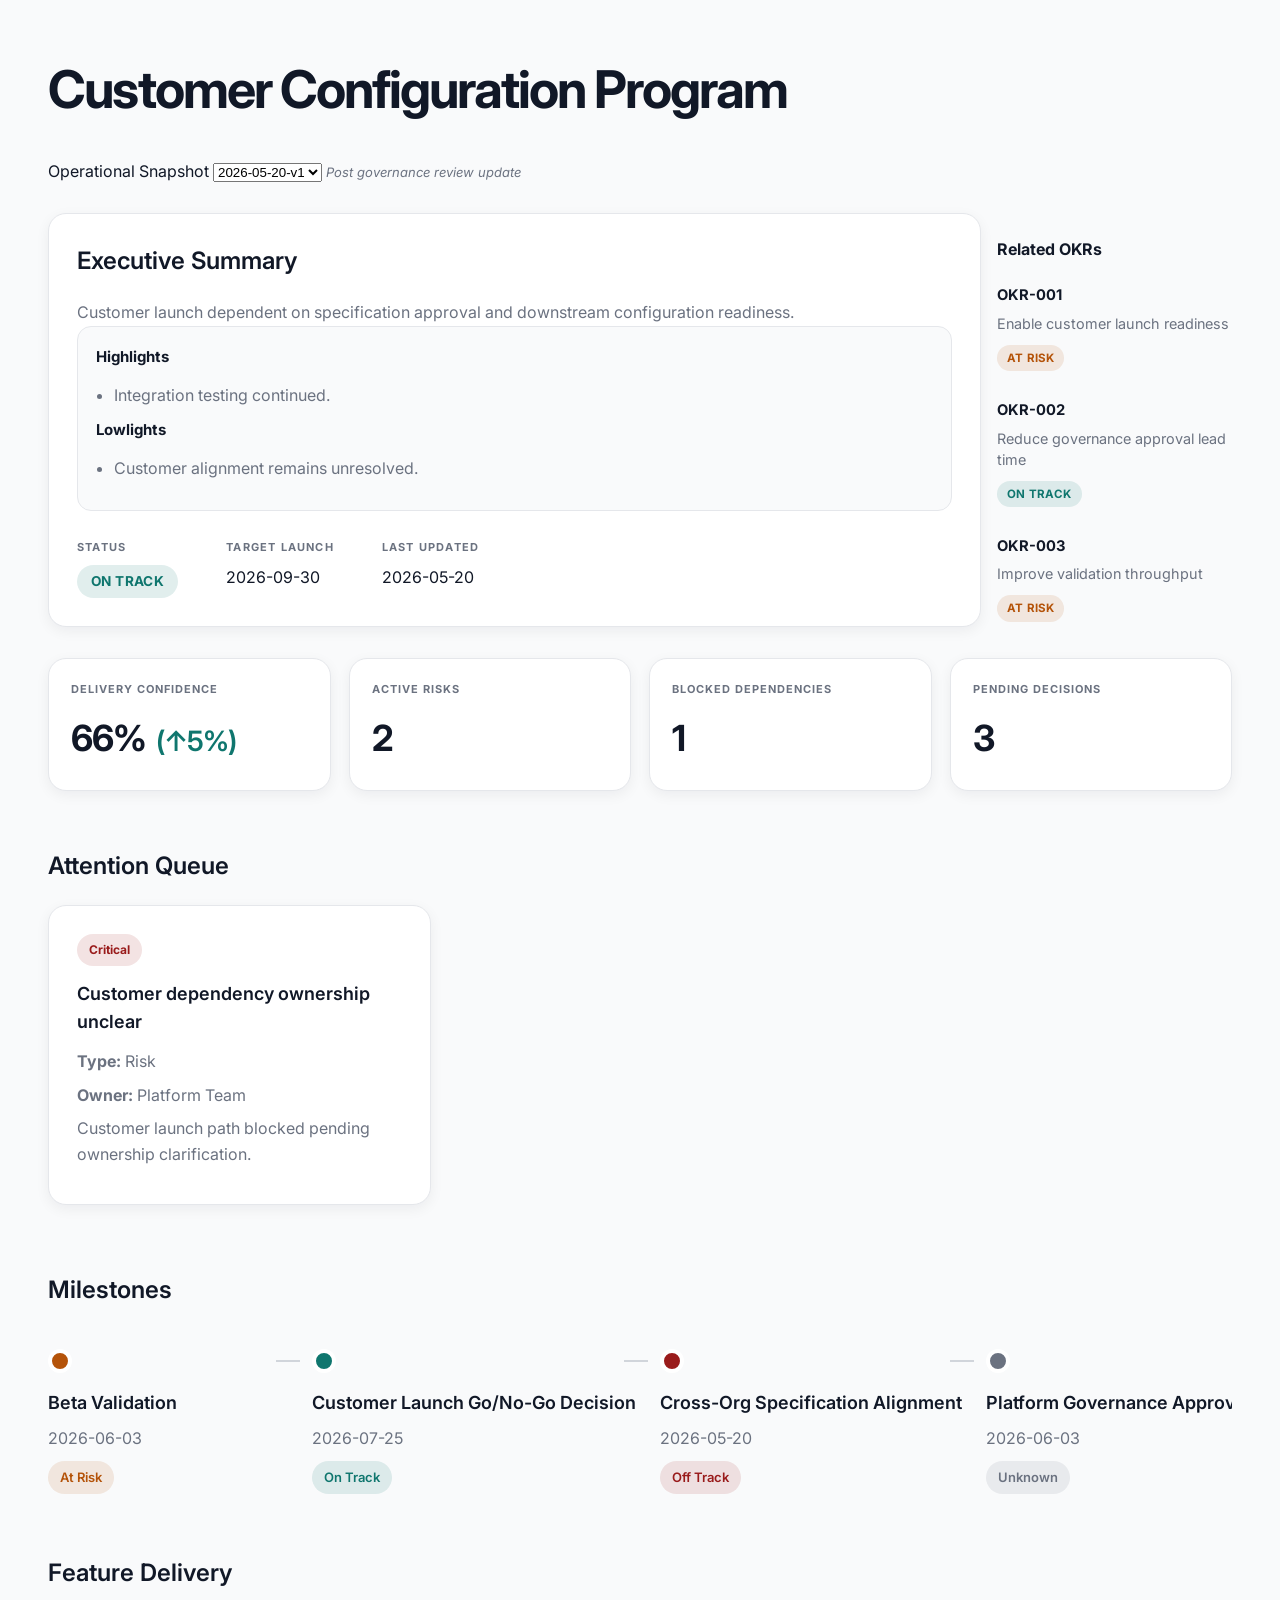
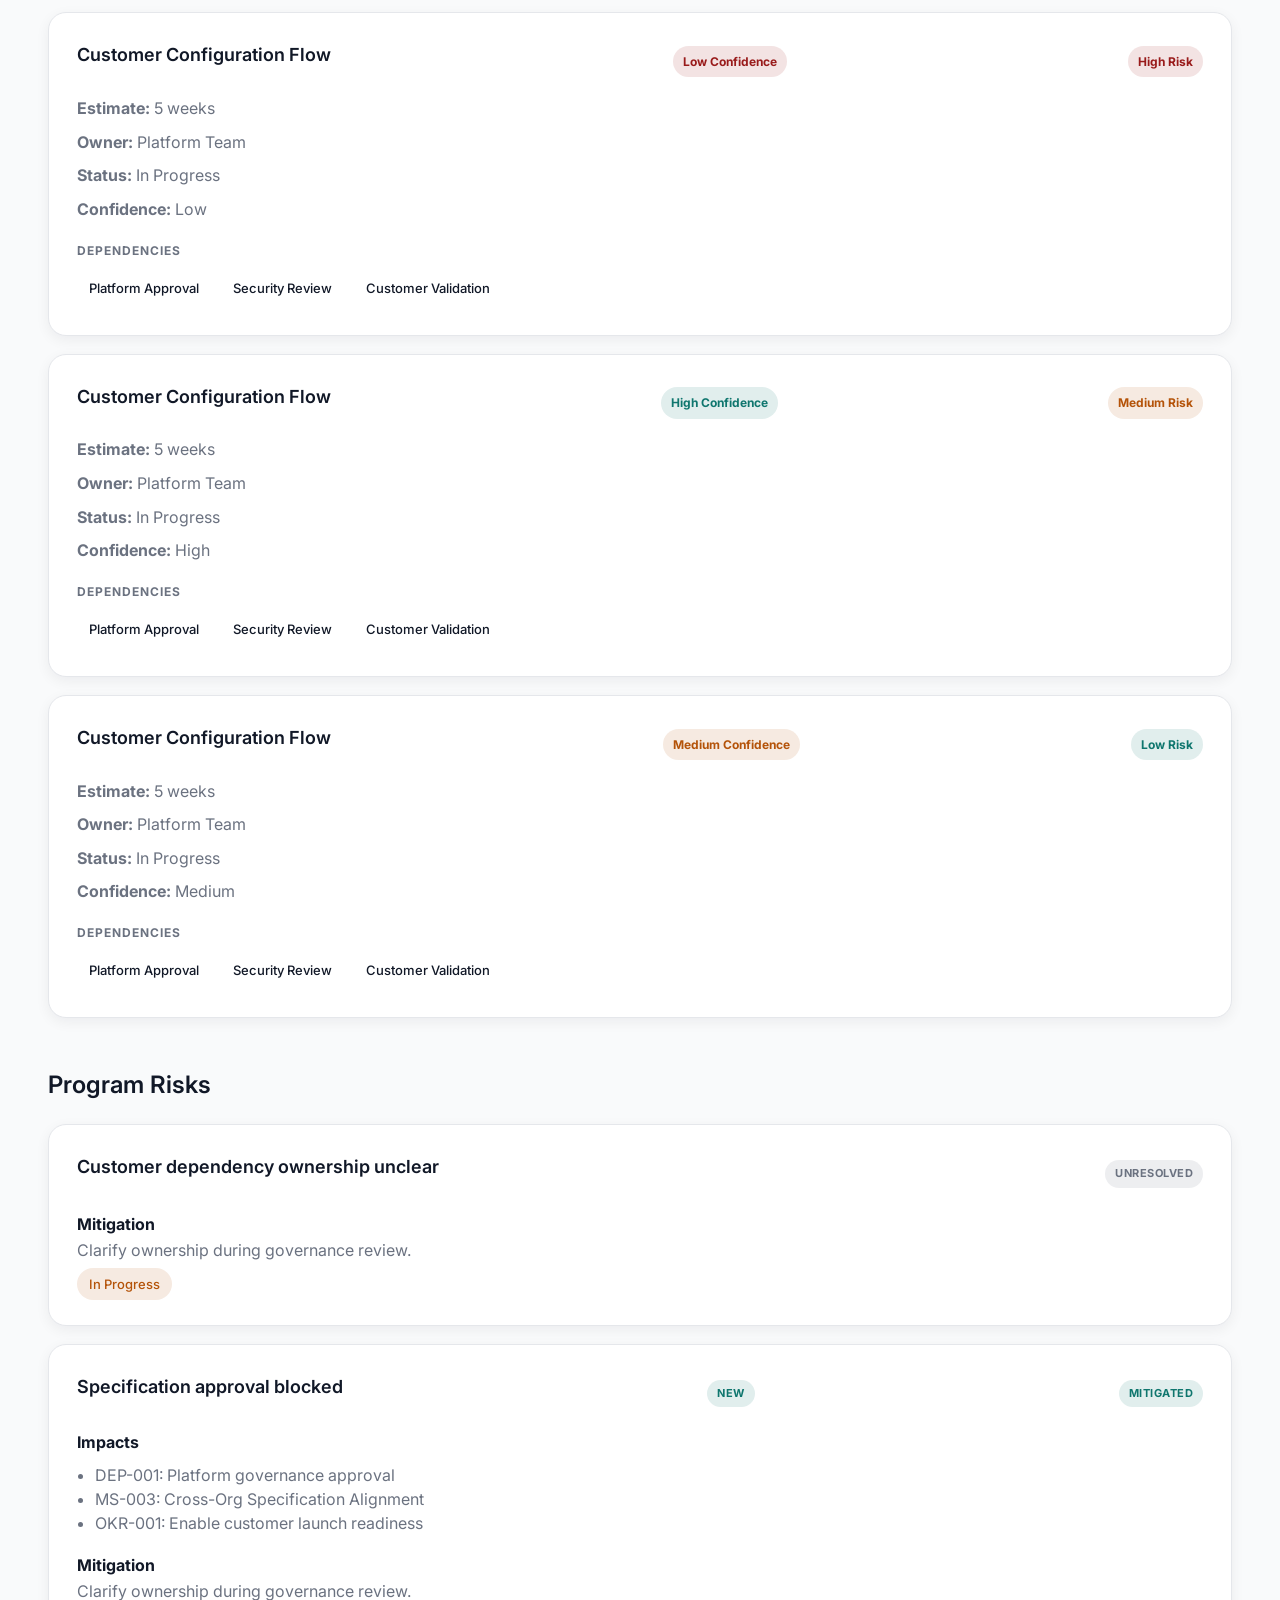
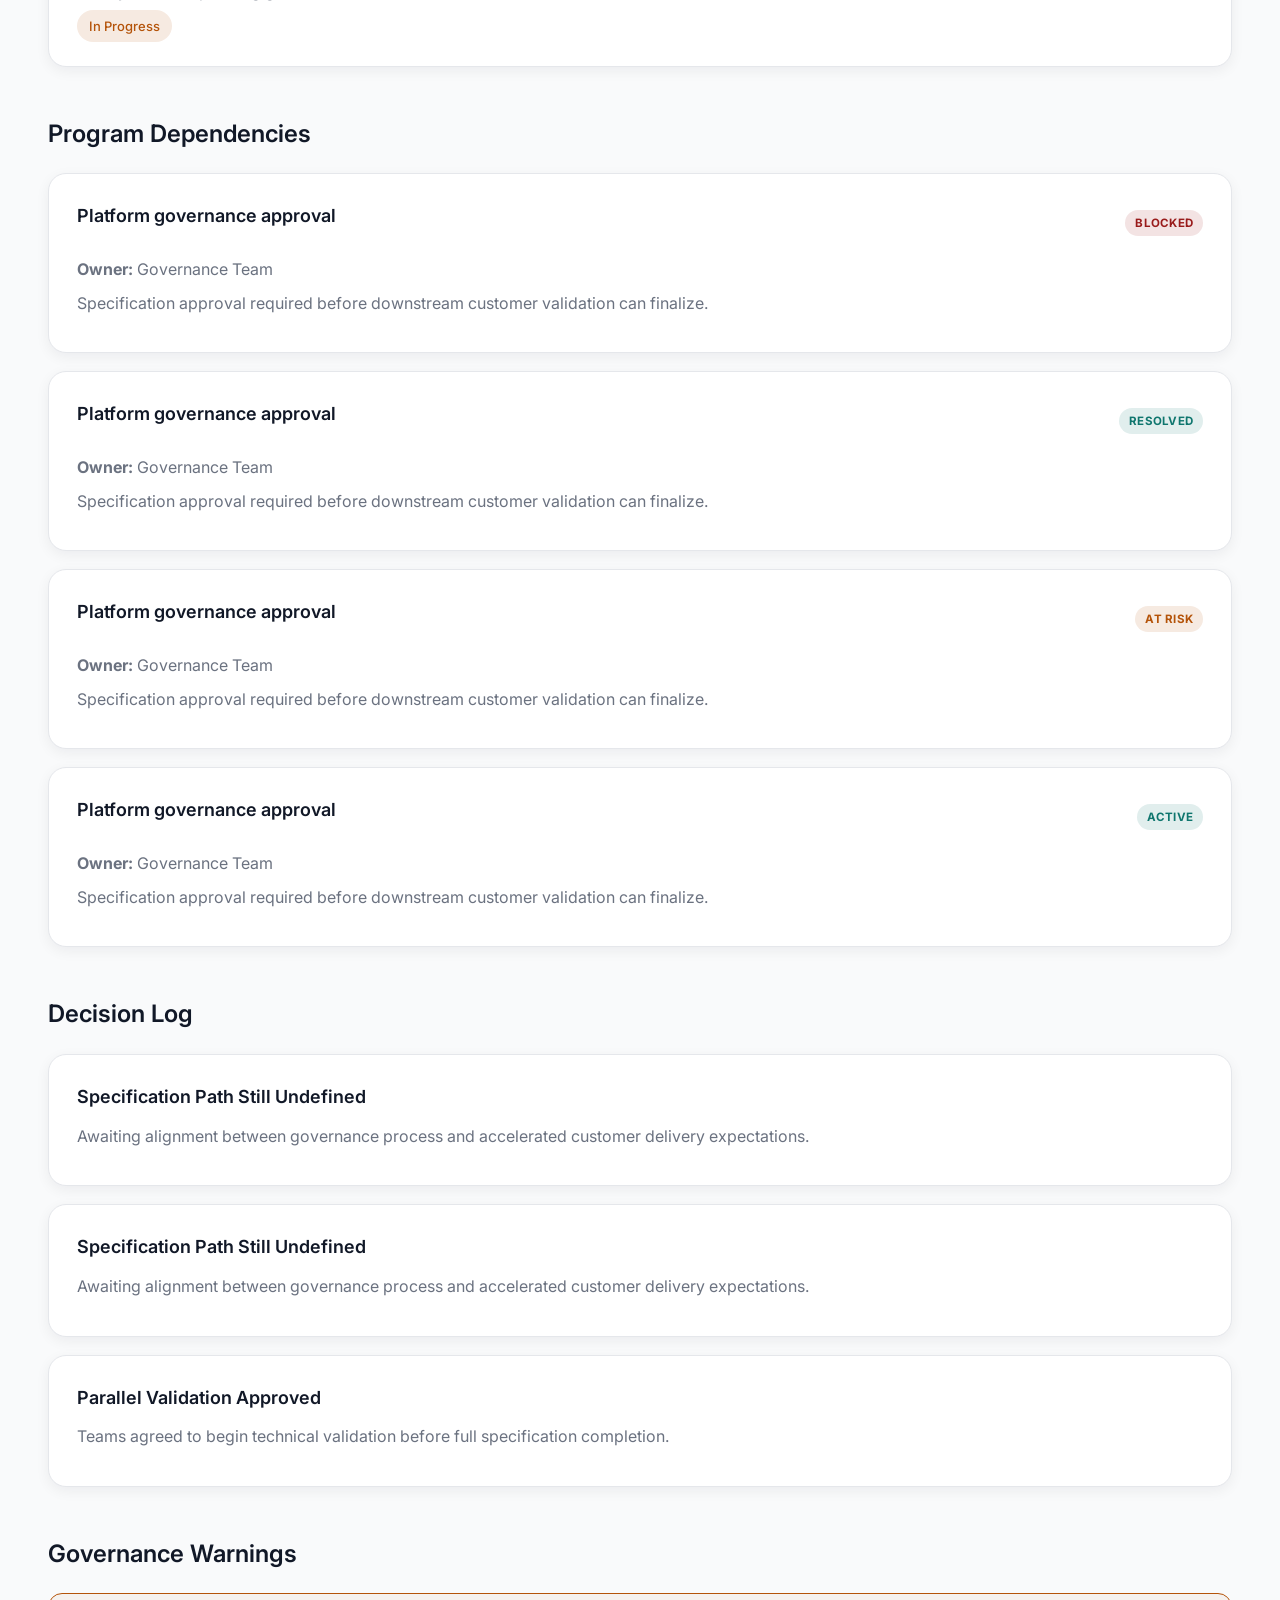
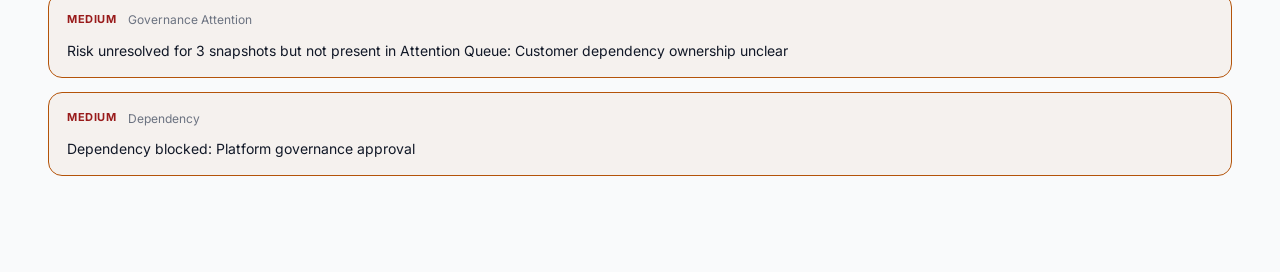
==== index.html @ 3ec0fd32 "Relationship engine" ====
<!DOCTYPE html>
<html lang="en">
<head>
    <meta charset="UTF-8" />
    <meta name="viewport" content="width=device-width, initial-scale=1.0" />
    <title>Program Cockpit</title>

    <link rel="preconnect" href="https://fonts.googleapis.com">
    <link rel="preconnect" href="https://fonts.gstatic.com" crossorigin>

    <link
        href="https://fonts.googleapis.com/css2?family=Inter:wght@400;500;600;700&display=swap"
        rel="stylesheet"
    />

    <link rel="stylesheet" href="styles.css" />
</head>

<body>
    <div class="container">
        <header>
            <h1 id="program-name"></h1>

            <div class="snapshot-selector-container">
                <label for="snapshot-selector">Operational Snapshot</label>
                <select id="snapshot-selector"></select>
                <span id="snapshot-note"></span>
            </div>

            <div class="summary-layout">
                <div class="summary-main">
                    <div class="summary-card">
                        <h2>Executive Summary</h2>
                        <p id="executive-summary"></p>

                        <div class="summary-column">
                            <h3 class="summary-title">
                                Highlights
                            </h3>
                            <ul id="highlights-list"></ul>

                            <h3 class="summary-title">
                                Lowlights
                            </h3>
                            <ul id="lowlights-list"></ul>
                        </div>
                    
                        <div class="summary-grid">
                            <div>
                                <span class="label">Status</span>
                                <span id="status-class"></span>
                            </div>
                            <div>
                                <span class="label">Target Launch</span>
                                <span id="target-launch"></span>
                            </div>
                            <div>
                                <span class="label">Last Updated</span>
                                <span id="last-updated"></span>
                            </div>
                        </div>
                    </div>
                </div>
                <aside class="summary-sidebar">
                    <div id="okr-container">
                        <div class="related-okrs">
                            <div class="okr-reference-list"></div>
                        </div>
                    </div>
                </aside>
            </div>
            <div class="health-strip">
                <div class="health-metric">
                    <span class="metric-label"></span>

                    <span class="metric-value"></span>
                </div>

                <div class="health-metric">
                    <span class="metric-label"></span>

                    <span class="metric-value"></span>
                </div>

                <div class="health-metric">
                    <span class="metric-label"></span>

                    <span class="metric-value"></span>
                </div>

                <div class="health-metric">
                    <span class="metric-label"></span>

                    <span class="metric-value"></span>
                </div>
            </div>
        </header>

        <main>
            <section class="panel panel-full-width">
                <h2>Attention Queue</h2>

                <div id="attention-container"
                    class="attention-grid"></div>
            </section>

            <section class="panel panel-full-width">
                <h2 id="milestones-title"></h2>

                <div id="milestones-container"></div>
            </section>

            <section class="panel">
                <h2 id="features-title"></h2>

                <div id="features-container"></div>
            </section>

            <section class="panel">
                <h2 id="risks-title"></h2>

                <div id="risks-container"></div>
            </section>

            <section class="panel panel-full-width">
                <h2>Program Dependencies</h2>

                <div id="dependencies-container"></div>
            </section>

            <section class="panel panel-full-width">
                <h2 id="decisions-title"></h2>

                <div id="decisions-container"></div>
            </section>
            <section class="panel panel-full-width governance-panel">
                <h2>Governance Warnings</h2>

                <div id="governance-warnings-container"></div>
            </section>
        </main>
    </div>

    <script src="js/config.js"></script>

    <script src="js/schema/risk-schema.js"></script>
    <script src="js/schema/decision-schema.js"></script>
    <script src="js/schema/milestone-schema.js"></script>
    <script src="js/schema/dependency-schema.js"></script>
    <script src="js/schema/attention-schema.js"></script>

    <script src="js/validation-engine.js"></script>

    <script src="js/risk-engine.js"></script>
    <script src="js/governance-engine.js"></script>
    <script src="js/snapshot-engine.js"></script>
    <script src="js/relationship-engine.js"></script>

    <script src="js/renderers/header-renderer.js"></script>
    <script src="js/renderers/summary-renderer.js"></script>
    <script src="js/renderers/milestone-renderer.js"></script>
    <script src="js/renderers/feature-renderer.js"></script>
    <script src="js/renderers/risk-renderer.js"></script>
    <script src="js/renderers/dependency-renderer.js"></script>
    <script src="js/renderers/decision-renderer.js"></script>
    <script src="js/renderers/attention-renderer.js"></script>
    <script src="js/renderers/governance-renderer.js"></script>
    <script src="js/renderers/okr-renderer.js"></script>

    <script src="js/app.js"></script>
</body>
</html>
---- styles.css ----
:root {
    --background: #F9FAFB;
    --surface: #FFFFFF;

    --border: #E5E7EB;

    --text-primary: #111827;
    --text-secondary: #6B7280;

    --on-track: #0F766E;
    --risk: #B45309;
    --off-track: #991B1B;

    --shadow: rgba(15, 23, 42, 0.06);

    --off-track-background: rgba(153, 27, 27, 0.12);
    --off-track-color: #991B1B;

    --at-risk-background: rgba(180, 83, 9, 0.12);
    --at-risk-color: #B45309;

    --on-track-background: rgba(15, 118, 110, 0.12);
    --on-track-color: #0F766E;

    --unknown-background: rgba(107, 114, 128, 0.12);
    --unknown-color: #6B7280;

* {
    box-sizing: border-box;
    margin: 0;
    padding: 0;
}

body {
    background: var(--background);
    color: var(--text-primary);

    font-family: "Inter", sans-serif;
    line-height: 1.6;

    padding: 48px;
}

.container {
    max-width: 1400px;
    margin: 0 auto;
}

header {
    margin-bottom: 56px;
}

h1 {
    font-size: 52px;
    font-weight: 700;
    letter-spacing: -2px;

    margin-bottom: 28px;
}

h2 {
    font-size: 24px;
    font-weight: 600;

    margin-bottom: 20px;
}

h3 {
    font-size: 18px;
    font-weight: 600;

    margin-bottom: 12px;
}

p {
    color: var(--text-secondary);
}

section {
    margin-bottom: 48px;
}

.summary-card,
.card {
    background: var(--surface);

    border: 1px solid var(--border);

    border-radius: 18px;

    padding: 28px;

    box-shadow:
        0 4px 14px var(--shadow);
}

.summary-grid {
    display: flex;
    gap: 48px;

    margin-top: 28px;
}

.label {
    display: block;

    color: var(--text-secondary);

    font-size: 11px;
    font-weight: 700;

    text-transform: uppercase;
    letter-spacing: 1.2px;

    margin-bottom: 8px;
}

.status {
    display: inline-flex;
    align-items: center;

    padding: 6px 12px;

    border-radius: 999px;

    font-size: 13px;
    font-weight: 600;
}

.at-risk {
    background: var(--at-risk-background);
    color: var(--at-risk-color);
}

.on-track {
    background: var(--on-track-background);
    color: var(--on-track-color);
}

.off-track {
    background-color: var(--off-track-background);
    color: var(--off-track-color);
}

.unknown {
    background-color: rgba(107, 114, 128, 0.12);
    color: var(--unknown-color);
}

.card {
    margin-bottom: 18px;

    transition:
        transform 0.12s ease,
        box-shadow 0.12s ease;
}

.card:hover {
    transform: translateY(-2px);

    box-shadow:
        0 8px 24px rgba(15, 23, 42, 0.08);
}

.card p {
    margin-bottom: 8px;
}

.cockpit-grid {
    display: grid;

    grid-template-columns: 2fr 1fr;

    gap: 24px;
}

.panel {
    background: transparent;
    min-width: 0;
}

.panel-large {
    min-height: 500px;
}

.panel-wide {
    grid-column: span 2;
}

@media (max-width: 1000px) {
    .cockpit-grid {
        grid-template-columns: 1fr;
    }

    .panel-wide {
        grid-column: span 1;
    }
}

.horizontal-timeline {
    display: flex;

    align-items: flex-start;

    gap: 24px;

    overflow-x: auto;

    padding-bottom: 12px;

    margin-top: 20px;
}

.horizontal-timeline-item {
    position: relative;

    min-width: 240px;

    flex-shrink: 0;
}

.horizontal-timeline-item::after {
    content: "";

    position: absolute;

    top: 11px;
    left: calc(100% - 12px);

    width: 24px;
    height: 2px;

    background: #D1D5DB;
}

.horizontal-timeline-item:last-child::after {
    display: none;
}

.horizontal-marker {
    width: 24px;
    height: 24px;

    border-radius: 999px;

    border: 4px solid white;

    margin-bottom: 16px;
}

.horizontal-marker.on-track {
    background: var(--success);
}

.horizontal-marker.at-risk {
    background: var(--risk);
}

.horizontal-content h3 {
    margin-bottom: 8px;
}

.horizontal-content p {
    margin-bottom: 10px;
}

.health-strip {
    display: grid;

    grid-template-columns: repeat(4, 1fr);

    gap: 18px;

    margin-top: 28px;
}

.health-metric {
    background: white;

    border: 1px solid var(--border);

    border-radius: 18px;

    padding: 22px;

    box-shadow:
        0 4px 14px var(--shadow);
}

.metric-label {
    display: block;

    font-size: 11px;
    font-weight: 700;

    text-transform: uppercase;
    letter-spacing: 1px;

    color: var(--text-secondary);

    margin-bottom: 12px;
}

.metric-value {
    font-size: 36px;
    font-weight: 700;

    letter-spacing: -1px;
}

@media (max-width: 1000px) {
    .health-strip {
        grid-template-columns: 1fr 1fr;
    }
}

@media (max-width: 700px) {
    .health-strip {
        grid-template-columns: 1fr;
    }
}

.feature-header {
    display: flex;

    justify-content: space-between;
    align-items: center;

    margin-bottom: 14px;
}

.risk-pill {
    padding: 6px 10px;
    border-radius: 999px;
    font-size: 12px;
    font-weight: 700;
}

.risk-high {
    background: var(--off-track-background);
    color: var(--off-track-color);
}

.risk-medium {
    background: var(--at-risk-background);
    color: var(--at-risk-color);
}

.risk-low {
    background: var(--on-track-background);
    color: var(--on-track-color);
}

.risk-unresolved {
    background: var(--unknown-background);
    color: var(--unknown-color);
}

.risk-mitigated {
    background: var(--on-track-background);
    color: var(--on-track-color);
}

.risk-accepted {
    background: var(--at-risk-background);
    color: var(--at-risk-color);
}

.risk-monitoring {
    background: var(--at-risk-background);
    color: var(--at-risk-color);
}

.risk-closed {
    background: var(--off-track-background);
    color: var(--off-track-color);
}

.confidence-low {
    background: var(--off-track-background);
    color: var(--off-track-color);
}

.confidence-medium {
    background: var(--at-risk-background);
    color: var(--at-risk-color);
}

.confidence-high {
    background: var(--on-track-background);
    color: var(--on-track-color);
}

.mitigation-proposed {
    background: var(--at-risk-background);
    color: var(--at-risk-color);
}

.mitigation-under-review {
    background: var(--at-risk-background);
    color: var(--at-risk-color);
}

.mitigation-accepted {
    background: var(--at-risk-background);
    color: var(--at-risk-color);
}

.mitigation-in-progress {
    background: var(--at-risk-background);
    color: var(--at-risk-color);
}

.mitigation-validated {
    background: var(--on-track-background);
    color: var(--on-track-color);
}

.mitigation-rejected {
    background: var(--off-track-background);
    color: var(--off-track-color);
}

.mitigation-blocked {
    background: var(--off-track-background);
    color: var(--off-track-color);
}

.mitigation-pill {
    border-radius: 999px;
    padding: 8px 12px;
    font-size: 13px;
    font-weight: 500;
}

.mitigation-status-wrapper {
    margin-top: 4px;
}

.dependencies-section {
    margin-top: 18px;
}

.dependency-label {
    display: block;

    font-size: 12px;
    font-weight: 700;

    text-transform: uppercase;
    letter-spacing: 1px;

    color: var(--text-secondary);

    margin-bottom: 10px;
}

.dependencies-container {
    display: flex;

    flex-wrap: wrap;

    gap: 10px;
}

.dependency-pill {
    border-radius: 999px;
    padding: 8px 12px;
    font-size: 13px;
    font-weight: 500;
}

.attention-header {
    margin-bottom: 14px;
}

.attention-badge {
    display: inline-flex;

    padding: 6px 12px;

    border-radius: 999px;

    font-size: 12px;
    font-weight: 700;
}

.critical {
    background: var(--off-track-background);
    color: var(--off-track-color);
}

.needs-discussion {
    background: var(--at-risk-background);
    color: var(--at-risk-color);
}

.watch {
    background: var(--on-track-background);
    color: var(--on-track-color);
}

.summary-column {
    background: var(--background);

    border: 1px solid var(--border);

    border-radius: 14px;

    padding: 18px;
}

.summary-title {
    font-size: 15px;
    font-weight: 700;

    margin-bottom: 14px;
}

.summary-column ul {
    padding-left: 18px;
}

.summary-column li {
    color: var(--text-secondary);

    margin-bottom: 10px;
}

.snapshot-selector-container {
    margin-bottom: 28px;
}

#milestones-container {
    overflow: hidden;
}

.horizontal-timeline {
    display: flex;

    align-items: flex-start;

    gap: 24px;

    width: 100%;

    overflow-x: auto;
    overflow-y: hidden;

    padding-bottom: 12px;

    margin-top: 20px;
}

.horizontal-timeline-item {
    position: relative;

    min-width: 240px;

    flex-shrink: 0;
}

.horizontal-timeline-item::after {
    content: "";

    position: absolute;

    top: 11px;
    left: calc(100% - 12px);

    width: 24px;
    height: 2px;

    background: #D1D5DB;
}

.horizontal-timeline-item:last-child::after {
    display: none;
}

.horizontal-marker {
    width: 24px;
    height: 24px;

    border-radius: 999px;

    border: 4px solid white;

    margin-bottom: 16px;
}

.horizontal-marker.on-track {
    background: var(--on-track-color);
}

.horizontal-marker.at-risk {
    background: var(--at-risk-color);
}

.horizontal-marker.off-track {
    background: var(--off-track-color);
}

.horizontal-marker.unknown {
    background: var(--unknown-color);
}

.horizontal-content h3 {
    margin-bottom: 8px;
}

.horizontal-content p {
    margin-bottom: 10px;
}

.panel-full-width {
    width: 100%;
}

.attention-grid {
    display: grid;

    grid-template-columns: repeat(3, 1fr);

    gap: 18px;

    margin-top: 20px;
}

@media (max-width: 1100px) {
    .attention-grid {
        grid-template-columns: 1fr;
    }

    .bottom-grid {
        grid-template-columns: 1fr;
    }
}

.attention-reason {
    margin-top: 12px;

    font-size: 14px;

    line-height: 1.5;
}

.metric-value {
    display: flex;

    align-items: baseline;

    gap: 10px;
}

.metric-main {
    font-size: 36px;
    font-weight: 700;

    letter-spacing: -1px;
}

.metric-delta {
    font-size: 28px;
    font-weight: 600;
}

.delta-positive {
    color: var(--on-track);
}

.delta-negative {
    color: var(--off-track);
}

.risk-header {
    display: flex;
    justify-content: space-between;
    align-items: center;
    margin-bottom: 14px;
}

.risk-change {
    display: inline-flex;

    padding: 5px 10px;

    border-radius: 999px;

    font-size: 11px;
    font-weight: 700;

    text-transform: uppercase;

    letter-spacing: 0.5px;
}

.new {
    background: rgba(15, 118, 110, 0.10);
    color: var(--on-track);
}

.escalated {
    background: rgba(153, 27, 27, 0.10);
    color: var(--risk);
}

.resolved {
    background: rgba(107, 114, 128, 0.10);
    color: #6B7280;
}

#snapshot-note {
    margin-top: 6px;

    font-size: 13px;

    color: var(--text-secondary);

    font-style: italic;
}

.governance-warning {
    padding: 16px 18px;

    border-radius: 14px;

    margin-bottom: 14px;

    border: 1px solid transparent;
}

.governance-warning.high {
    background: rgba(153, 27, 27, 0.05);

    border-color: var(--off-track)
}

.governance-warning.medium {
    background: rgba(180, 83, 9, 0.05);

    border-color: var(--risk);
}

.governance-warning-header {
    display: flex;

    align-items: center;

    gap: 12px;

    margin-bottom: 10px;
}

.governance-severity {
    font-size: 11px;
    font-weight: 700;

    letter-spacing: 0.5px;

    text-transform: uppercase;

    color: var(--off-track);
}

.governance-category {
    font-size: 12px;

    color: var(--text-secondary);
}

.governance-message {
    font-size: 14px;

    line-height: 1.5;
}

.program-status {
    display: inline-flex;
    align-items: center;
    padding: 6px 14px;
    border-radius: 999px;
    font-size: 0.85rem;
    font-weight: 700;
    text-transform: uppercase;
    letter-spacing: 0.03em;
    width: fit-content;
}

.program-status.on-track {
    background-color: var(--on-track-background);
    color: var(--on-track-color);
}

.program-status.at-risk {
    background-color: var(--at-risk-background);
    color: var(--at-risk-color);
}

.program-status.off-track {
    background-color: var(--off-track-background);
    color: var(--off-track-color);
}

.program-status.unknown {
    background-color: var(--unknown-background);
    color: var(--unknown-color);
}

.related-okrs {
    margin-top: 24px;
}

.section-subtitle {
    font-size: 1rem;
    font-weight: 700;
    margin-bottom: 14px;
    color: #111827;
}

.okr-reference-list {
    display: flex;
    flex-direction: column;
    gap: 12px;
}

.okr-reference {
    display: flex;
    flex-direction: column;
    gap: 6px;
    padding: 8px 0;
    border-bottom:
        1px solid
        var(--border-color);
}

.okr-status-badge {
    display: inline-flex;
    align-items: center;
    padding: 4px 10px;
    border-radius: 999px;
    font-size: 0.72rem;
    font-weight: 700;
    text-transform: uppercase;
    letter-spacing: 0.02em;
    width: fit-content;
}

.okr-off-track {
    background-color: var(--off-track-background);
    color: var(--off-track-color);
}

.okr-at-risk {
    background-color: var(--at-risk-background);
    color: var(--at-risk-color);
}

.okr-on-track {
    background-color: var(--on-track-background);
    color: var(--on-track-color);
}

.summary-layout {
    display: grid;
    grid-template-columns:
        minmax(0, 2.6fr)
        minmax(220px, 0.7fr);
    align-items: start;
}

.okr-content {
    display: flex;
    flex-direction: column;
    gap: 6px;
    min-width: 0;
}

.okr-id {
    white-space: nowrap;
    font-weight: 700;
    color: var(--heading-color);
    font-size: 0.92rem;
}

.okr-objective {
    color: var(--text-secondary);
    line-height: 1.45;
    font-size: 0.9rem;
}

.okr-status-wrapper {
    margin-top: 4px;
}

.summary-sidebar {
    font-size: 0.92rem;
    padding-left: 16px;
}

.dependency-status-wrapper {
    display: flex;
    justify-content: space-between;
    align-items: center;
    margin-bottom: 14px;
}

.dependency-status-badge {
    display: inline-flex;
    align-items: center;
    padding: 4px 10px;
    border-radius: 999px;
    font-size: 0.72rem;
    font-weight: 700;
    text-transform: uppercase;
    letter-spacing: 0.02em;
    width: fit-content;
}

.dependency-blocked {
    background-color: var(--off-track-background);
    color: var(--off-track-color);
}

.dependency-at-risk {
    background-color: var(--at-risk-background);
    color: var(--at-risk-color);
}

.dependency-resolved, .dependency-active {
    background-color: var(--on-track-background);
    color: var(--on-track-color);
}

.relationship-section {
    margin-top: 16px;
}

.relationship-list {
    margin-top: 8px;
    padding-left: 18px;
    color: var(--text-secondary);
    line-height: 1.5;
}

}
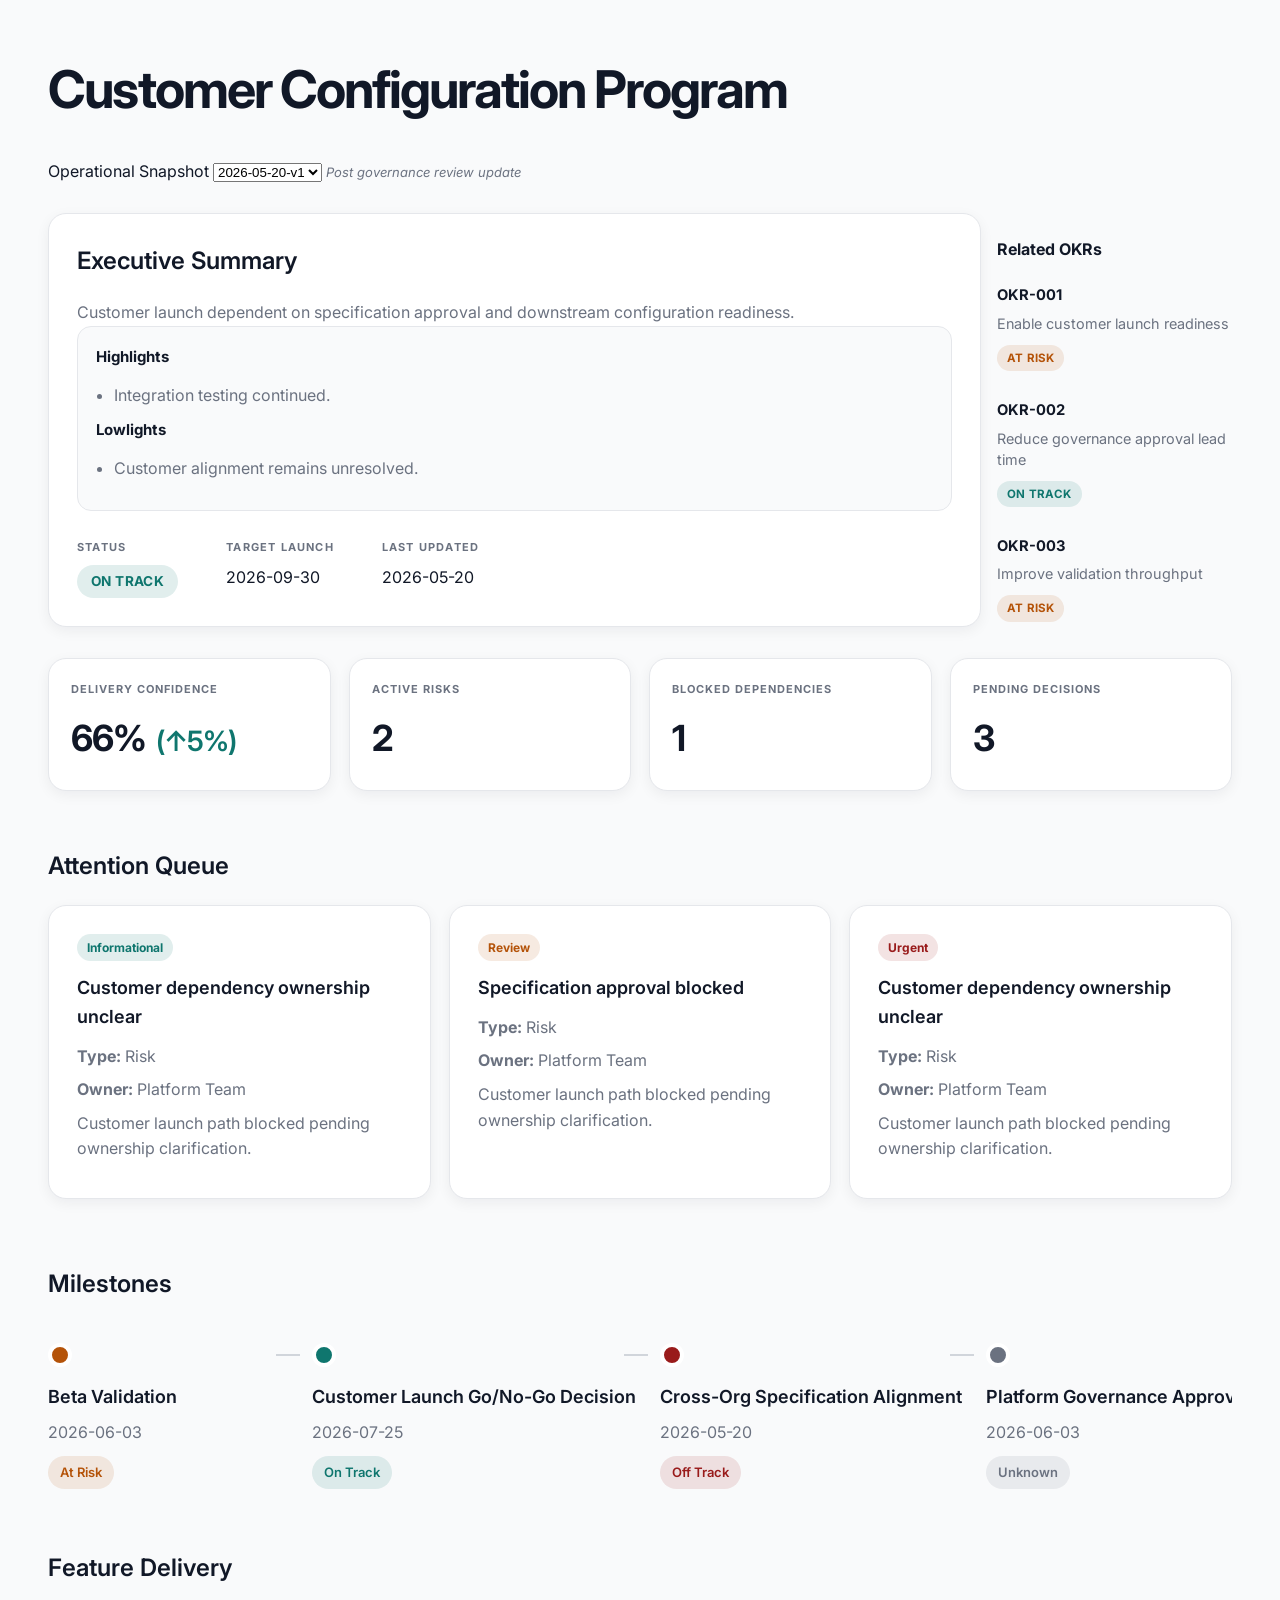
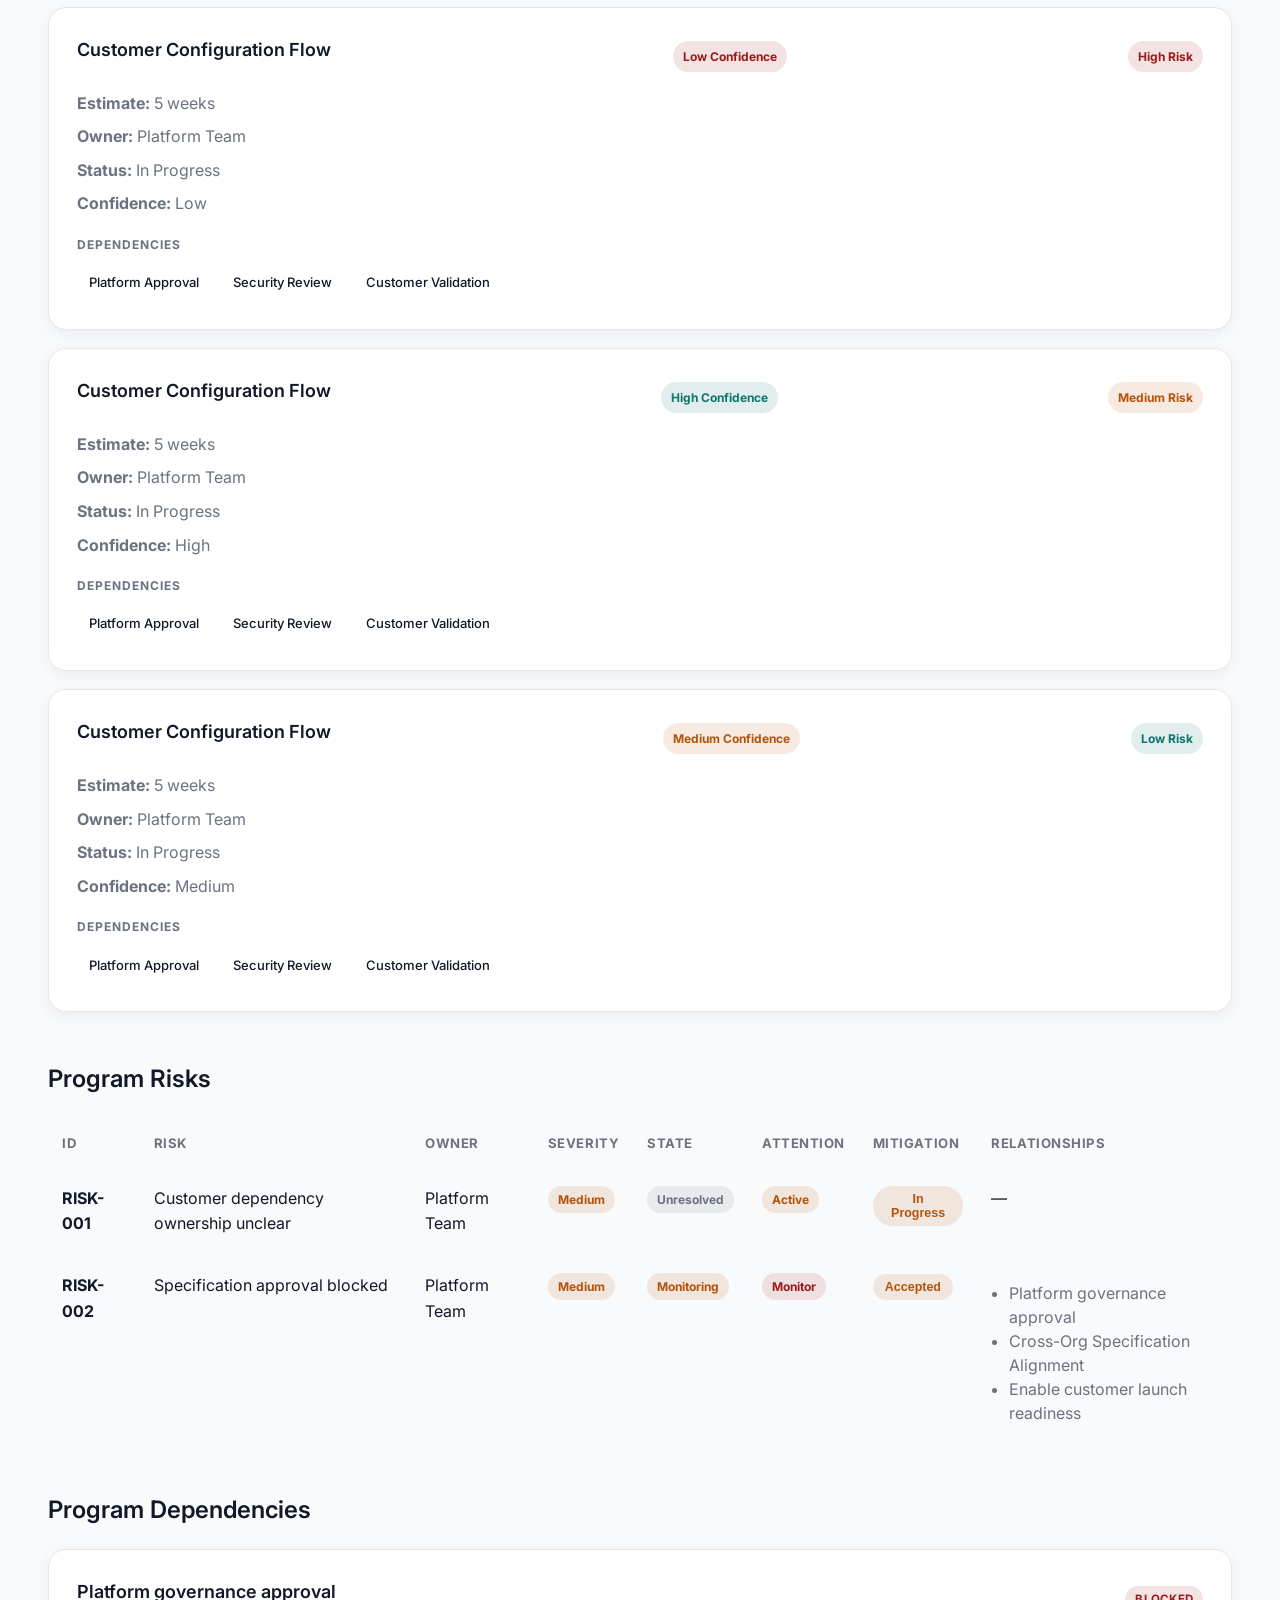
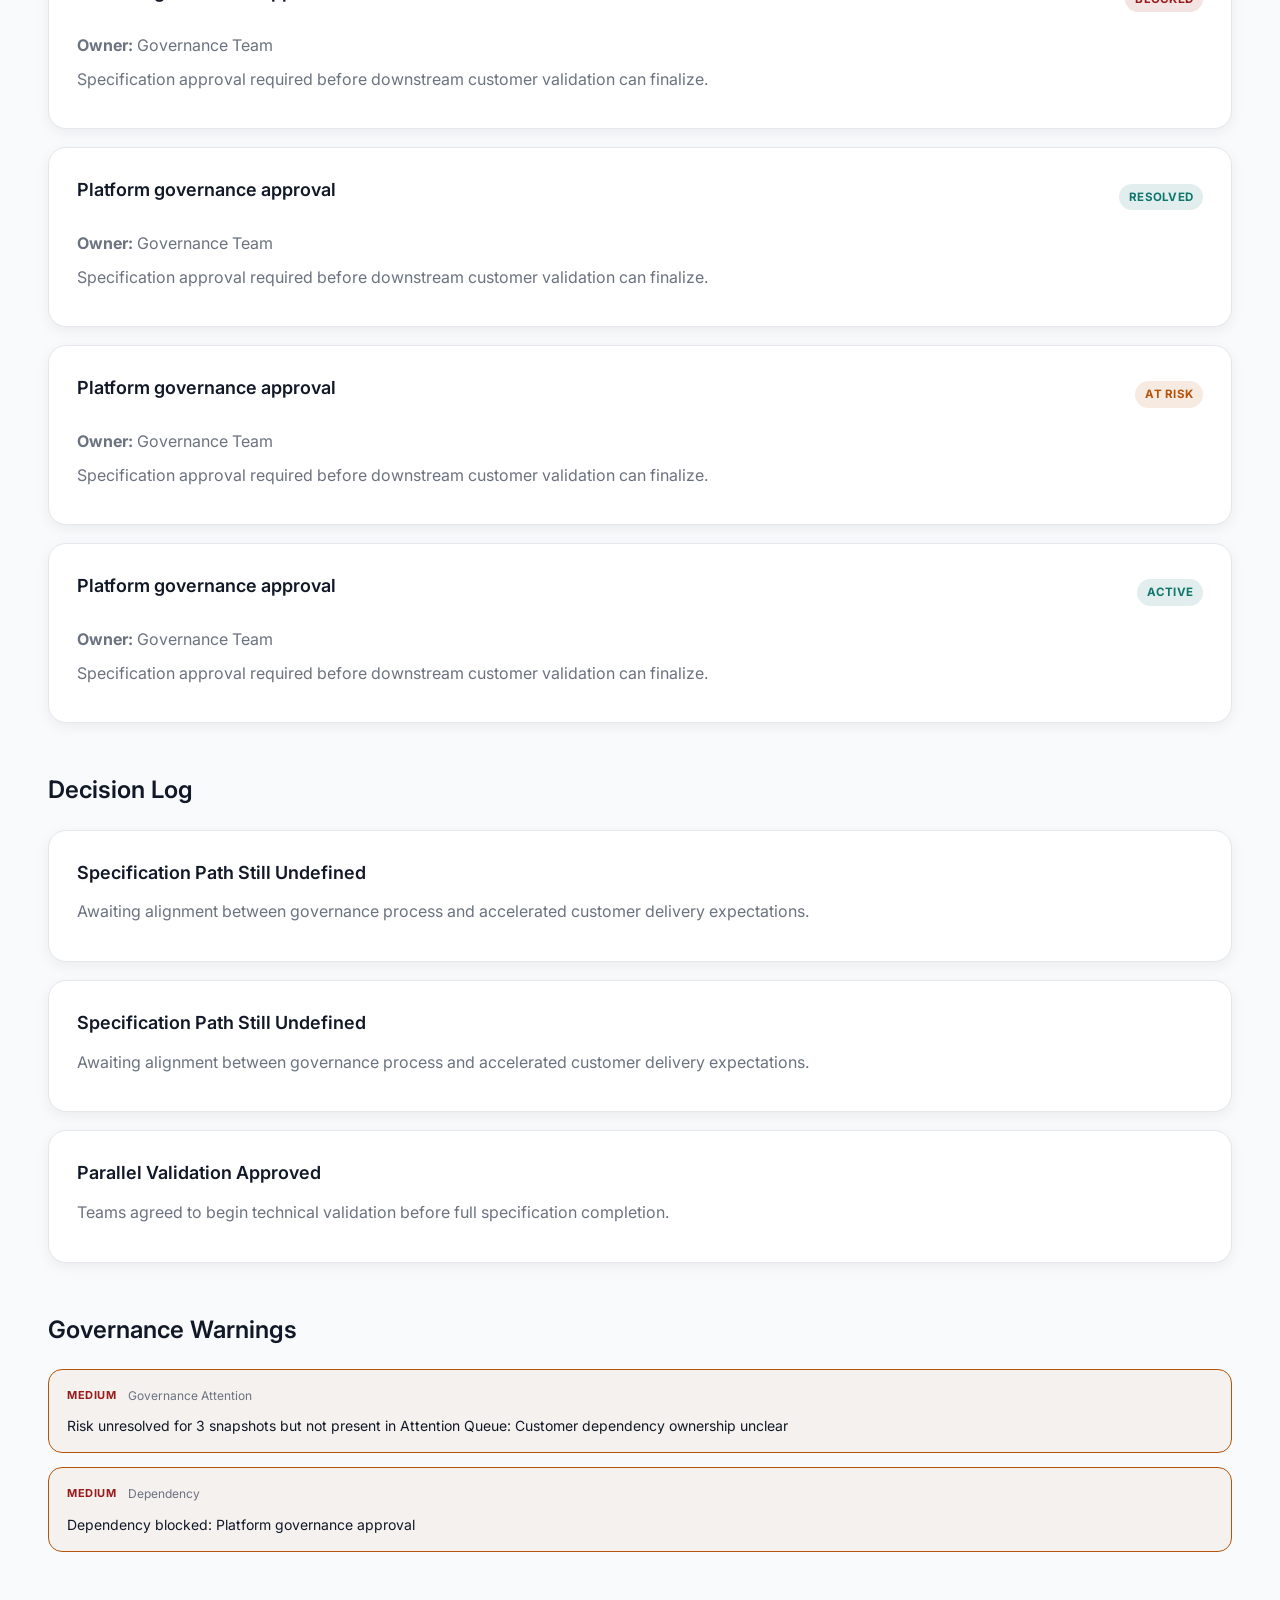
==== commit 5e7ebf78: "Turning risks into a table" ====
--- a/index.html
+++ b/index.html
@@ -69,28 +69,25 @@
                     </div>
                 </aside>
             </div>
+            
             <div class="health-strip">
                 <div class="health-metric">
                     <span class="metric-label"></span>
-
                     <span class="metric-value"></span>
                 </div>
 
                 <div class="health-metric">
                     <span class="metric-label"></span>
-
                     <span class="metric-value"></span>
                 </div>
 
                 <div class="health-metric">
                     <span class="metric-label"></span>
-
                     <span class="metric-value"></span>
                 </div>
 
                 <div class="health-metric">
                     <span class="metric-label"></span>
-
                     <span class="metric-value"></span>
                 </div>
             </div>
@@ -99,43 +96,36 @@
         <main>
             <section class="panel panel-full-width">
                 <h2>Attention Queue</h2>
-
-                <div id="attention-container"
-                    class="attention-grid"></div>
+                <div id="attention-container" class="attention-grid"></div>
             </section>
 
             <section class="panel panel-full-width">
                 <h2 id="milestones-title"></h2>
-
                 <div id="milestones-container"></div>
             </section>
 
             <section class="panel">
                 <h2 id="features-title"></h2>
-
                 <div id="features-container"></div>
             </section>
 
             <section class="panel">
                 <h2 id="risks-title"></h2>
-
                 <div id="risks-container"></div>
             </section>
 
             <section class="panel panel-full-width">
                 <h2>Program Dependencies</h2>
-
                 <div id="dependencies-container"></div>
             </section>
 
             <section class="panel panel-full-width">
                 <h2 id="decisions-title"></h2>
-
                 <div id="decisions-container"></div>
             </section>
+
             <section class="panel panel-full-width governance-panel">
                 <h2>Governance Warnings</h2>
-
                 <div id="governance-warnings-container"></div>
             </section>
         </main>
--- a/styles.css
+++ b/styles.css
@@ -329,185 +329,217 @@
     margin-bottom: 14px;
 }
 
-.risk-pill {
+.risk-table {
+    width: 100%;
+
+    border-collapse: collapse;
+}
+
+.risk-table th {
+    text-align: left;
+    padding: 14px;
+    border-bottom:
+        1px solid
+        var(--border-color);
+    font-size: 0.82rem;
+    text-transform: uppercase;
+    letter-spacing: 0.04em;
+    color: var(--text-secondary);
+}
+
+.risk-table td {
+    padding: 18px 14px;
+    vertical-align: top;
+    border-bottom:
+        1px solid
+        var(--border-color);
+}
+
+.risk-impact {
+    margin-top: 8px;
+    color: var(--text-secondary);
+    line-height: 1.45;
+    font-size: 0.92rem;
+}
+
+.mitigation-button {
+    border: none;
+    border-radius: 999px;
+    padding: 6px 12px;
+    font-size: 0.78rem;
+    font-weight: 700;
+    cursor: pointer;
+}
+
+.badge {
     padding: 6px 10px;
     border-radius: 999px;
     font-size: 12px;
     font-weight: 700;
 }
 
-.risk-high {
-    background: var(--off-track-background);
-    color: var(--off-track-color);
-}
-
-.risk-medium {
-    background: var(--at-risk-background);
-    color: var(--at-risk-color);
-}
-
-.risk-low {
+.attention-queue-informational {
     background: var(--on-track-background);
     color: var(--on-track-color);
 }
 
-.risk-unresolved {
+.attention-queue-review {
+    background: var(--at-risk-background);
+    color: var(--at-risk-color);
+}
+
+.attention-queue-urgent {
+    background: var(--off-track-background);
+    color: var(--off-track-color);
+}
+
+.risk-severity-high {
+    background: var(--off-track-background);
+    color: var(--off-track-color);
+}
+
+.risk-severity-medium {
+    background: var(--at-risk-background);
+    color: var(--at-risk-color);
+}
+
+.risk-severity-low {
+    background: var(--on-track-background);
+    color: var(--on-track-color);
+}
+
+.risk-state-unresolved {
     background: var(--unknown-background);
     color: var(--unknown-color);
 }
 
-.risk-mitigated {
+.risk-state-mitigated {
     background: var(--on-track-background);
     color: var(--on-track-color);
 }
 
-.risk-accepted {
-    background: var(--at-risk-background);
-    color: var(--at-risk-color);
-}
-
-.risk-monitoring {
-    background: var(--at-risk-background);
-    color: var(--at-risk-color);
-}
-
-.risk-closed {
+.risk-state-accepted {
+    background: var(--at-risk-background);
+    color: var(--at-risk-color);
+}
+
+.risk-state-monitoring {
+    background: var(--at-risk-background);
+    color: var(--at-risk-color);
+}
+
+.risk-state-closed {
     background: var(--off-track-background);
     color: var(--off-track-color);
 }
 
-.confidence-low {
-    background: var(--off-track-background);
-    color: var(--off-track-color);
-}
-
-.confidence-medium {
-    background: var(--at-risk-background);
-    color: var(--at-risk-color);
-}
-
-.confidence-high {
+.risk-mitigation-proposed {
+    background: var(--at-risk-background);
+    color: var(--at-risk-color);
+}
+
+.risk-mitigation-under-review {
+    background: var(--at-risk-background);
+    color: var(--at-risk-color);
+}
+
+.risk-mitigation-accepted {
+    background: var(--at-risk-background);
+    color: var(--at-risk-color);
+}
+
+.risk-mitigation-in-progress {
+    background: var(--at-risk-background);
+    color: var(--at-risk-color);
+}
+
+.risk-mitigation-validated {
     background: var(--on-track-background);
     color: var(--on-track-color);
 }
 
-.mitigation-proposed {
-    background: var(--at-risk-background);
-    color: var(--at-risk-color);
-}
-
-.mitigation-under-review {
-    background: var(--at-risk-background);
-    color: var(--at-risk-color);
-}
-
-.mitigation-accepted {
-    background: var(--at-risk-background);
-    color: var(--at-risk-color);
-}
-
-.mitigation-in-progress {
-    background: var(--at-risk-background);
-    color: var(--at-risk-color);
-}
-
-.mitigation-validated {
-    background: var(--on-track-background);
-    color: var(--on-track-color);
-}
-
-.mitigation-rejected {
+.risk-mitigation-rejected {
     background: var(--off-track-background);
     color: var(--off-track-color);
 }
 
-.mitigation-blocked {
+.risk-mitigation-blocked {
     background: var(--off-track-background);
     color: var(--off-track-color);
 }
 
-.mitigation-pill {
+.dependencies-section {
+    margin-top: 18px;
+}
+
+.dependency-label {
+    display: block;
+
+    font-size: 12px;
+    font-weight: 700;
+
+    text-transform: uppercase;
+    letter-spacing: 1px;
+
+    color: var(--text-secondary);
+
+    margin-bottom: 10px;
+}
+
+.dependencies-container {
+    display: flex;
+
+    flex-wrap: wrap;
+
+    gap: 10px;
+}
+
+.dependency-badge {
     border-radius: 999px;
     padding: 8px 12px;
     font-size: 13px;
     font-weight: 500;
 }
 
-.mitigation-status-wrapper {
-    margin-top: 4px;
-}
-
-.dependencies-section {
-    margin-top: 18px;
-}
-
-.dependency-label {
-    display: block;
-
-    font-size: 12px;
-    font-weight: 700;
-
-    text-transform: uppercase;
-    letter-spacing: 1px;
-
-    color: var(--text-secondary);
-
-    margin-bottom: 10px;
-}
-
-.dependencies-container {
-    display: flex;
-
-    flex-wrap: wrap;
-
-    gap: 10px;
-}
-
-.dependency-pill {
-    border-radius: 999px;
-    padding: 8px 12px;
-    font-size: 13px;
-    font-weight: 500;
-}
-
 .attention-header {
     margin-bottom: 14px;
 }
 
-.attention-badge {
-    display: inline-flex;
-
-    padding: 6px 12px;
-
-    border-radius: 999px;
-
-    font-size: 12px;
-    font-weight: 700;
-}
-
-.critical {
+.risk-attention-monitor {
     background: var(--off-track-background);
     color: var(--off-track-color);
 }
 
-.needs-discussion {
-    background: var(--at-risk-background);
-    color: var(--at-risk-color);
-}
-
-.watch {
+.risk-attention-active {
+    background: var(--at-risk-background);
+    color: var(--at-risk-color);
+}
+
+.risk-attention-escalated {
     background: var(--on-track-background);
     color: var(--on-track-color);
 }
 
 .summary-column {
     background: var(--background);
-
     border: 1px solid var(--border);
-
     border-radius: 14px;
-
     padding: 18px;
+}
+
+.confidence-low {
+    background: var(--off-track-background);
+    color: var(--off-track-color);
+}
+
+.confidence-medium {
+    background: var(--at-risk-background);
+    color: var(--at-risk-color);
+}
+
+.confidence-high {
+    background: var(--on-track-background);
+    color: var(--on-track-color);
 }
 
 .summary-title {
@@ -537,40 +569,28 @@
 
 .horizontal-timeline {
     display: flex;
-
     align-items: flex-start;
-
     gap: 24px;
-
     width: 100%;
-
     overflow-x: auto;
     overflow-y: hidden;
-
     padding-bottom: 12px;
-
     margin-top: 20px;
 }
 
 .horizontal-timeline-item {
     position: relative;
-
     min-width: 240px;
-
     flex-shrink: 0;
 }
 
 .horizontal-timeline-item::after {
     content: "";
-
     position: absolute;
-
     top: 11px;
     left: calc(100% - 12px);
-
     width: 24px;
     height: 2px;
-
     background: #D1D5DB;
 }
 
@@ -581,11 +601,8 @@
 .horizontal-marker {
     width: 24px;
     height: 24px;
-
     border-radius: 999px;
-
     border: 4px solid white;
-
     margin-bottom: 16px;
 }
 
@@ -619,11 +636,8 @@
 
 .attention-grid {
     display: grid;
-
     grid-template-columns: repeat(3, 1fr);
-
     gap: 18px;
-
     margin-top: 20px;
 }
 
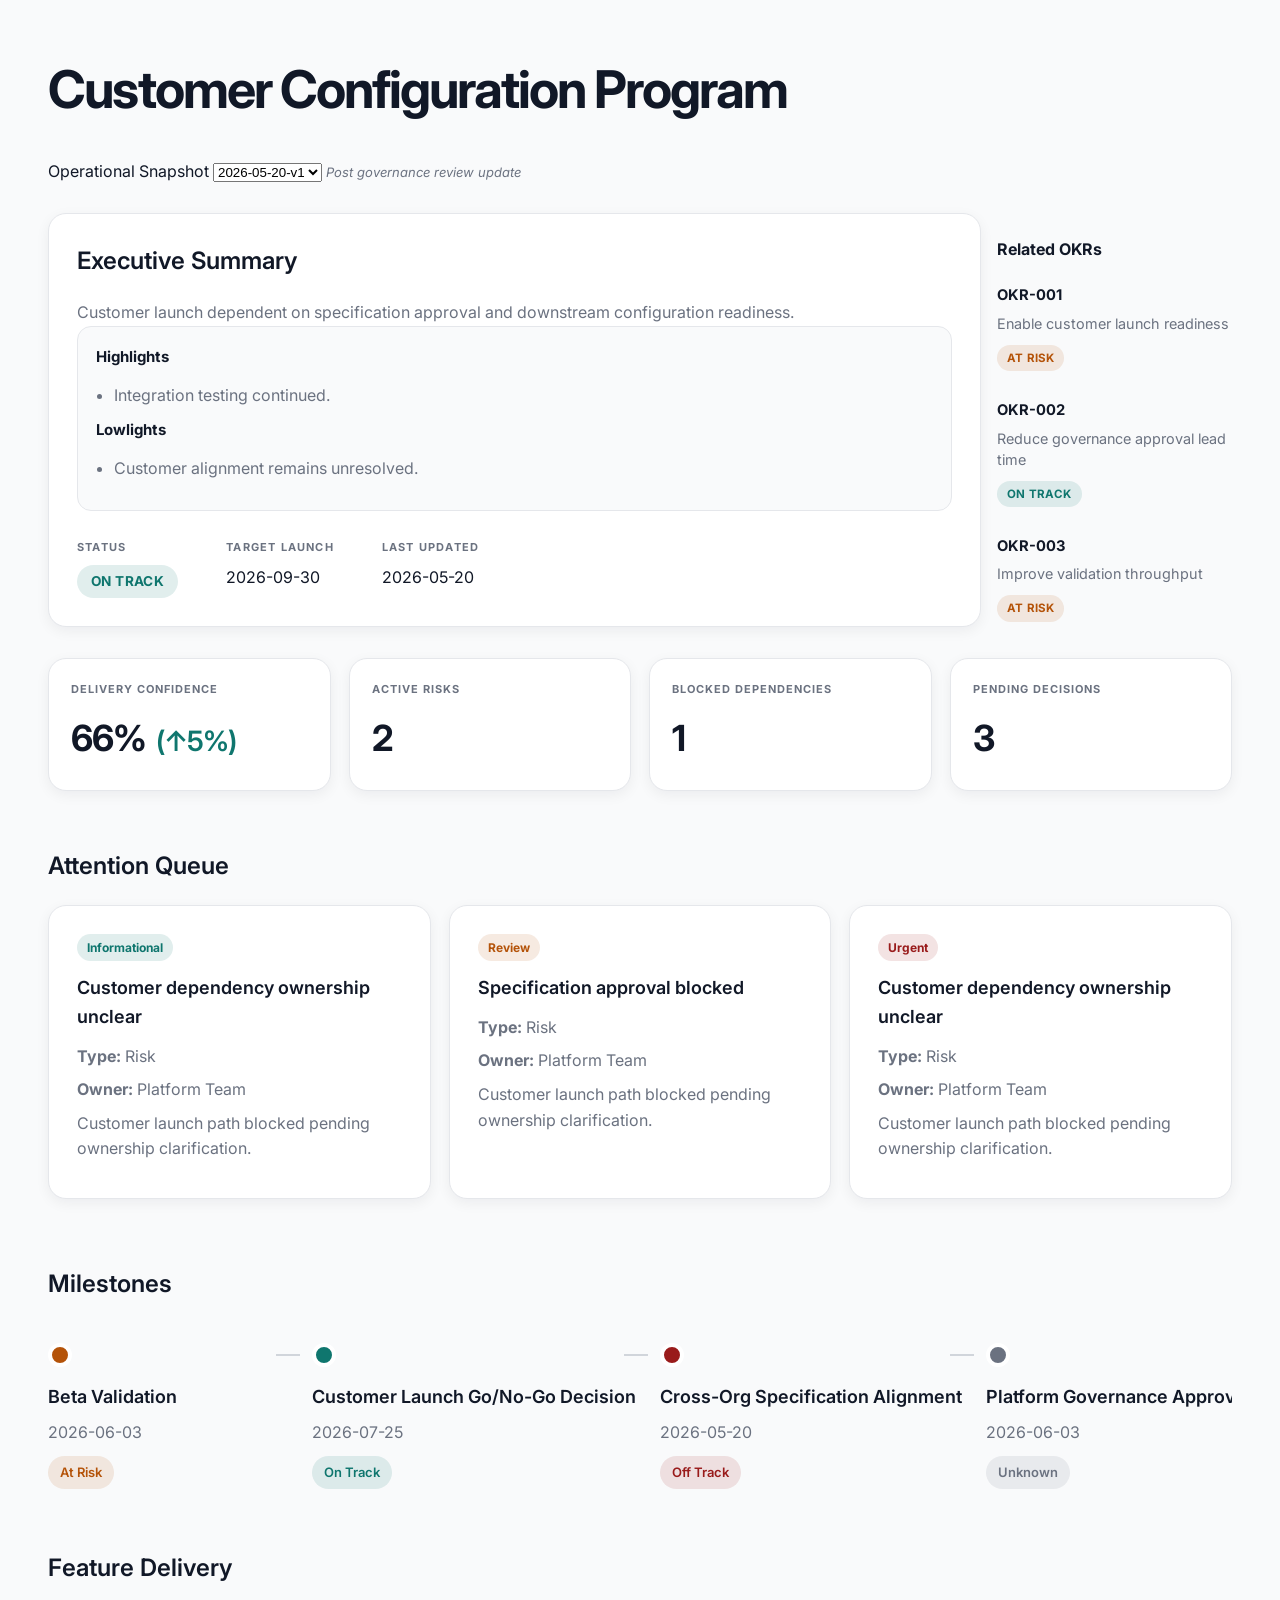
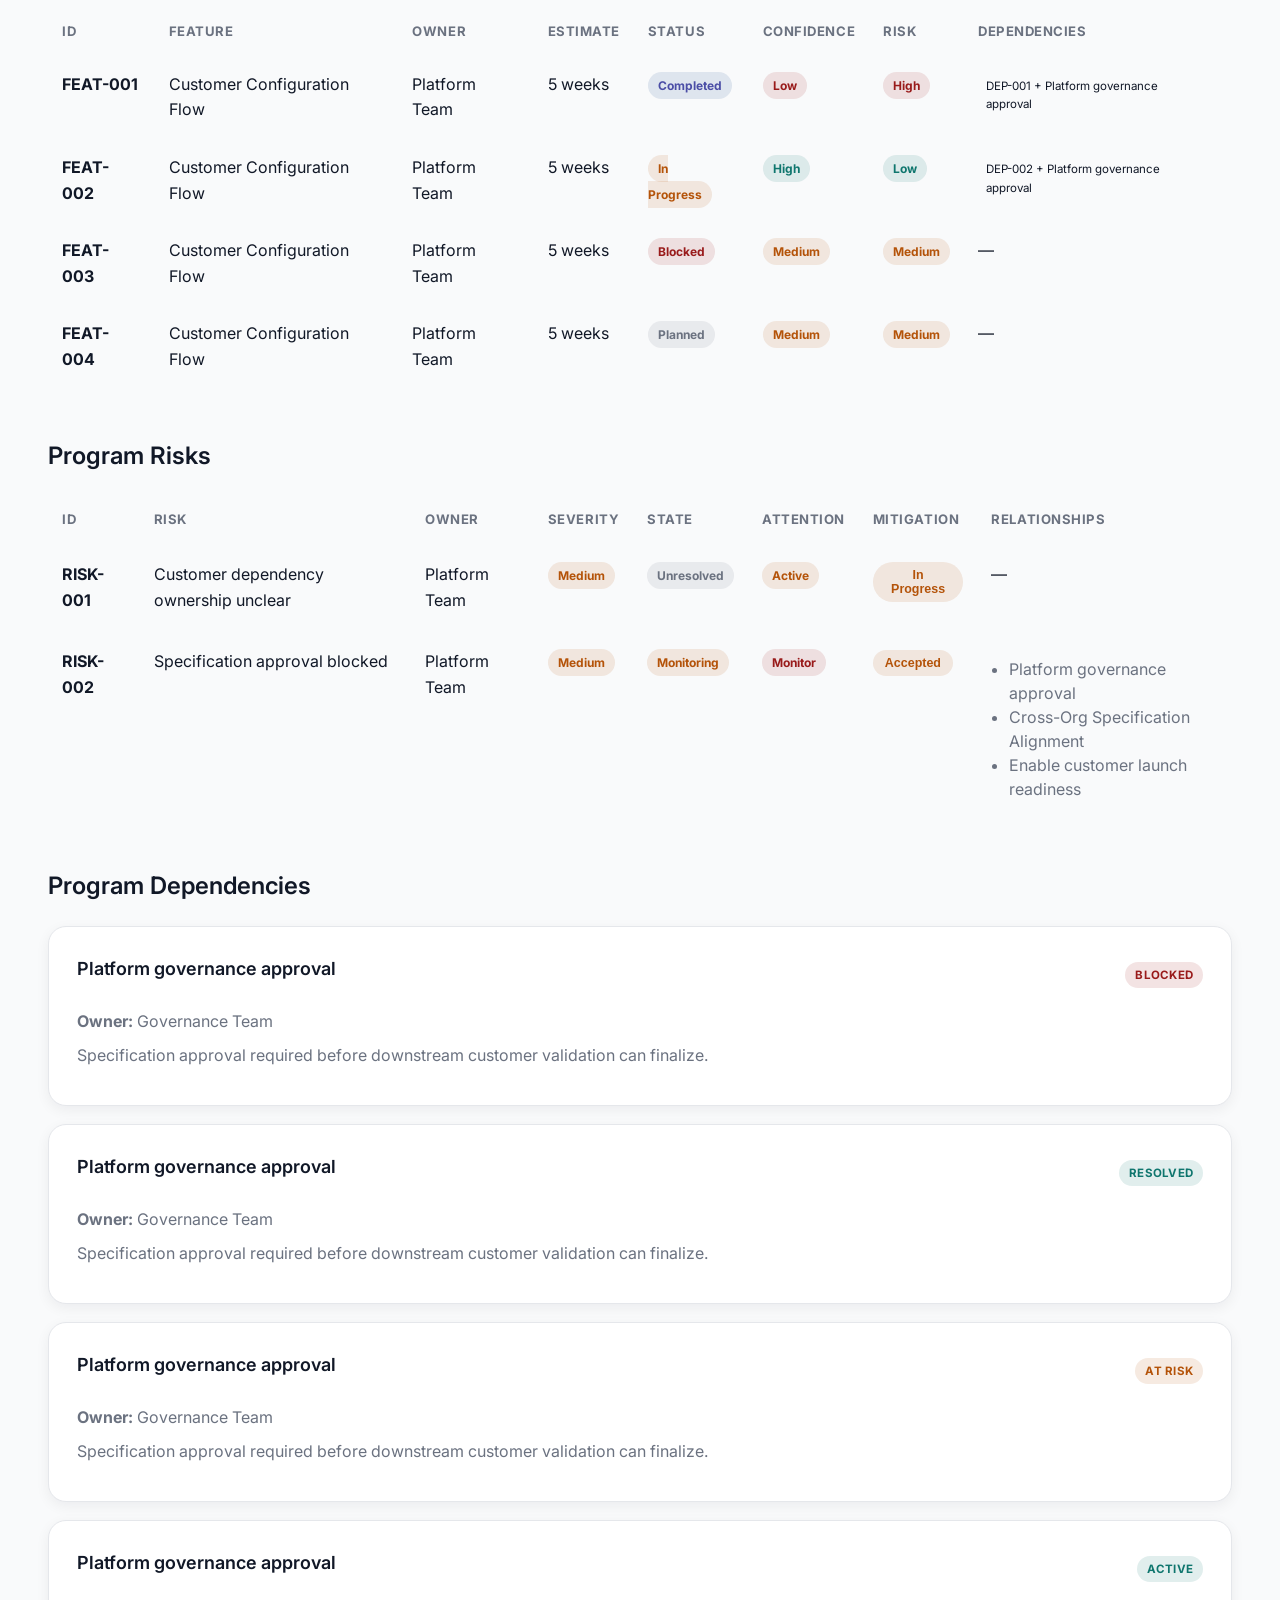
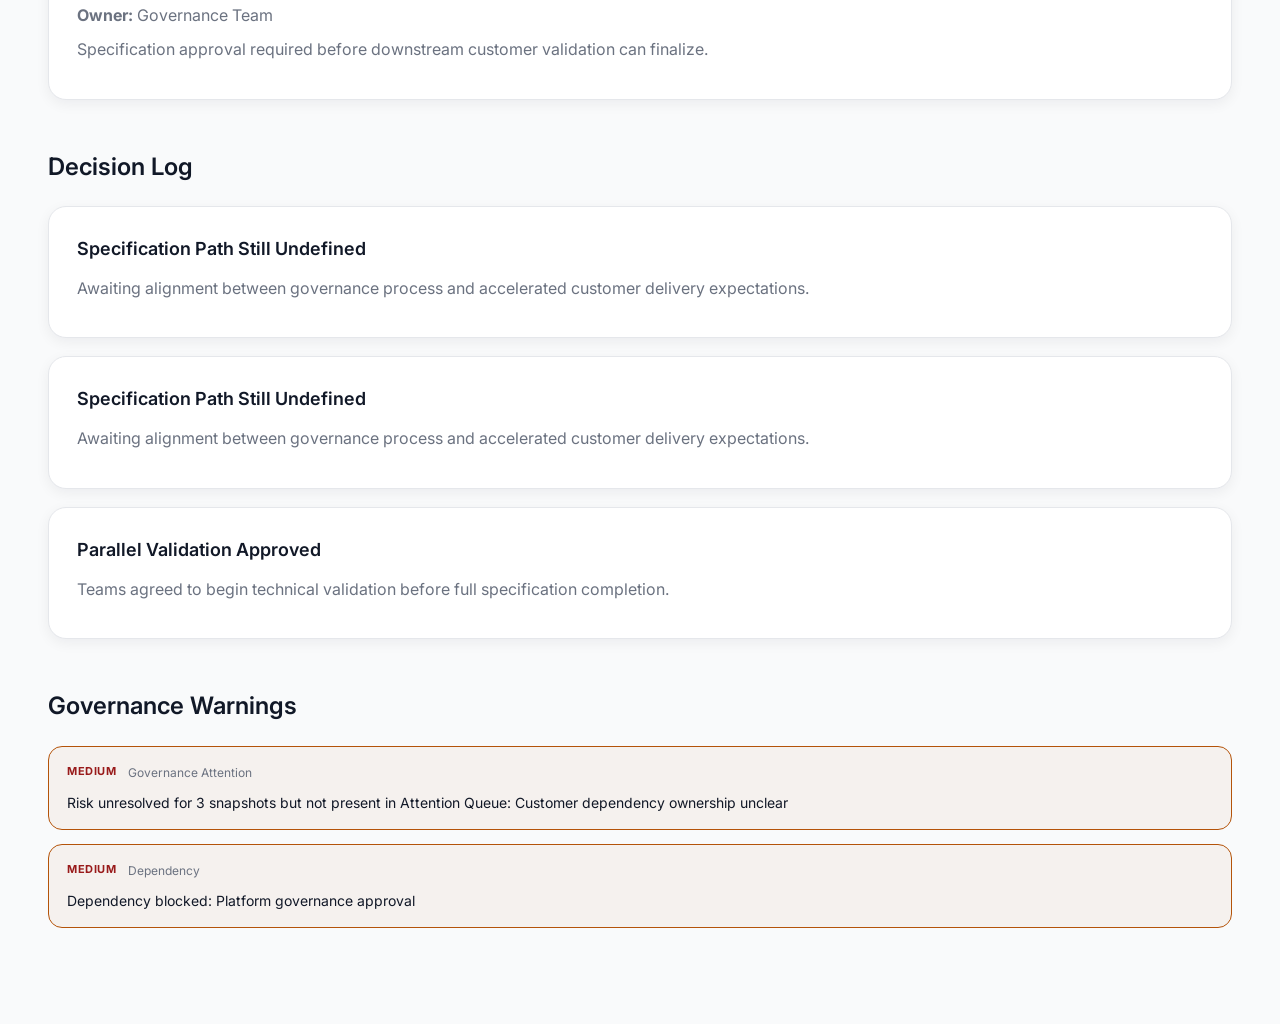
==== commit eca9df73: "Turning features into table" ====
--- a/index.html
+++ b/index.html
@@ -69,7 +69,7 @@
                     </div>
                 </aside>
             </div>
-            
+
             <div class="health-strip">
                 <div class="health-metric">
                     <span class="metric-label"></span>
@@ -138,6 +138,7 @@
     <script src="js/schema/milestone-schema.js"></script>
     <script src="js/schema/dependency-schema.js"></script>
     <script src="js/schema/attention-schema.js"></script>
+    <script src="js/schema/feature-schema.js"></script>
 
     <script src="js/validation-engine.js"></script>
 
--- a/styles.css
+++ b/styles.css
@@ -7,10 +7,6 @@
     --text-primary: #111827;
     --text-secondary: #6B7280;
 
-    --on-track: #0F766E;
-    --risk: #B45309;
-    --off-track: #991B1B;
-
     --shadow: rgba(15, 23, 42, 0.06);
 
     --off-track-background: rgba(153, 27, 27, 0.12);
@@ -24,6 +20,9 @@
 
     --unknown-background: rgba(107, 114, 128, 0.12);
     --unknown-color: #6B7280;
+
+    --completed-background: rgba(27, 78, 141, 0.12);
+    --completed-color: #4b4ea6;
 
 * {
     box-sizing: border-box;
@@ -68,7 +67,6 @@
 h3 {
     font-size: 18px;
     font-weight: 600;
-
     margin-bottom: 12px;
 }
 
@@ -80,49 +78,35 @@
     margin-bottom: 48px;
 }
 
-.summary-card,
-.card {
+.summary-card, .card {
     background: var(--surface);
-
     border: 1px solid var(--border);
-
     border-radius: 18px;
-
     padding: 28px;
-
-    box-shadow:
-        0 4px 14px var(--shadow);
+    box-shadow: 0 4px 14px var(--shadow);
 }
 
 .summary-grid {
     display: flex;
     gap: 48px;
-
     margin-top: 28px;
 }
 
 .label {
     display: block;
-
-    color: var(--text-secondary);
-
+    color: var(--text-secondary);
     font-size: 11px;
     font-weight: 700;
-
     text-transform: uppercase;
     letter-spacing: 1.2px;
-
     margin-bottom: 8px;
 }
 
 .status {
     display: inline-flex;
     align-items: center;
-
     padding: 6px 12px;
-
     border-radius: 999px;
-
     font-size: 13px;
     font-weight: 600;
 }
@@ -149,7 +133,6 @@
 
 .card {
     margin-bottom: 18px;
-
     transition:
         transform 0.12s ease,
         box-shadow 0.12s ease;
@@ -168,9 +151,7 @@
 
 .cockpit-grid {
     display: grid;
-
     grid-template-columns: 2fr 1fr;
-
     gap: 24px;
 }
 
@@ -199,37 +180,26 @@
 
 .horizontal-timeline {
     display: flex;
-
     align-items: flex-start;
-
     gap: 24px;
-
     overflow-x: auto;
-
     padding-bottom: 12px;
-
     margin-top: 20px;
 }
 
 .horizontal-timeline-item {
     position: relative;
-
     min-width: 240px;
-
     flex-shrink: 0;
 }
 
 .horizontal-timeline-item::after {
     content: "";
-
     position: absolute;
-
     top: 11px;
     left: calc(100% - 12px);
-
     width: 24px;
     height: 2px;
-
     background: #D1D5DB;
 }
 
@@ -249,11 +219,11 @@
 }
 
 .horizontal-marker.on-track {
-    background: var(--success);
+    background: var(--on-track-color);
 }
 
 .horizontal-marker.at-risk {
-    background: var(--risk);
+    background: var(--at-risk-color);
 }
 
 .horizontal-content h3 {
@@ -680,11 +650,11 @@
 }
 
 .delta-positive {
-    color: var(--on-track);
+    color: var(--on-track-color);
 }
 
 .delta-negative {
-    color: var(--off-track);
+    color: var(--off-track-color);
 }
 
 .risk-header {
@@ -747,13 +717,13 @@
 .governance-warning.high {
     background: rgba(153, 27, 27, 0.05);
 
-    border-color: var(--off-track)
+    border-color: var(--off-track-color)
 }
 
 .governance-warning.medium {
     background: rgba(180, 83, 9, 0.05);
 
-    border-color: var(--risk);
+    border-color: var(--at-risk-color);
 }
 
 .governance-warning-header {
@@ -774,7 +744,7 @@
 
     text-transform: uppercase;
 
-    color: var(--off-track);
+    color: var(--off-track-color);
 }
 
 .governance-category {
@@ -821,6 +791,56 @@
     color: var(--unknown-color);
 }
 
+.feature-confidence-high {
+    background-color: var(--on-track-background);
+    color: var(--on-track-color);
+}
+
+.feature-confidence-medium {
+    background-color: var(--at-risk-background);
+    color: var(--at-risk-color);
+}
+
+.feature-confidence-low {
+    background-color: var(--off-track-background);
+    color: var(--off-track-color);
+}
+
+.feature-status-planned {
+    background-color: var(--unknown-background);
+    color: var(--unknown-color);
+}
+
+.feature-status-in-progress {
+    background-color: var(--at-risk-background);
+    color: var(--at-risk-color);
+}
+
+.feature-status-completed {
+    background-color: var(--completed-background);
+    color: var(--completed-color);
+}
+
+.feature-status-blocked {
+    background-color: var(--off-track-background);
+    color: var(--off-track-color);
+}
+
+.feature-risk-low {
+    background-color: var(--on-track-background);
+    color: var(--on-track-color);
+}
+
+.feature-risk-medium {
+    background-color: var(--at-risk-background);
+    color: var(--at-risk-color);
+}
+
+.feature-risk-high {
+    background-color: var(--off-track-background);
+    color: var(--off-track-color);
+}
+
 .related-okrs {
     margin-top: 24px;
 }
@@ -957,4 +977,39 @@
     line-height: 1.5;
 }
 
+.feature-table {
+    width: 100%;
+    border-collapse: collapse;
+}
+
+.feature-table th {
+    text-align: left;
+    padding: 14px;
+    border-bottom:
+        1px solid
+        var(--border-color);
+    font-size: 0.82rem;
+    text-transform: uppercase;
+    letter-spacing: 0.04em;
+    color: var(--text-secondary);
+}
+
+.feature-table td {
+    padding: 16px 14px;
+    vertical-align: top;
+    border-bottom:
+        1px solid
+        var(--border-color);
+}
+
+.relationship-pill {
+    display: inline-flex;
+    align-items: center;
+    padding: 4px 8px;
+    border-radius: 999px;
+    background-color: var(--surface-secondary);
+    font-size: 0.72rem;
+    margin-right: 6px;
+}
+
 }
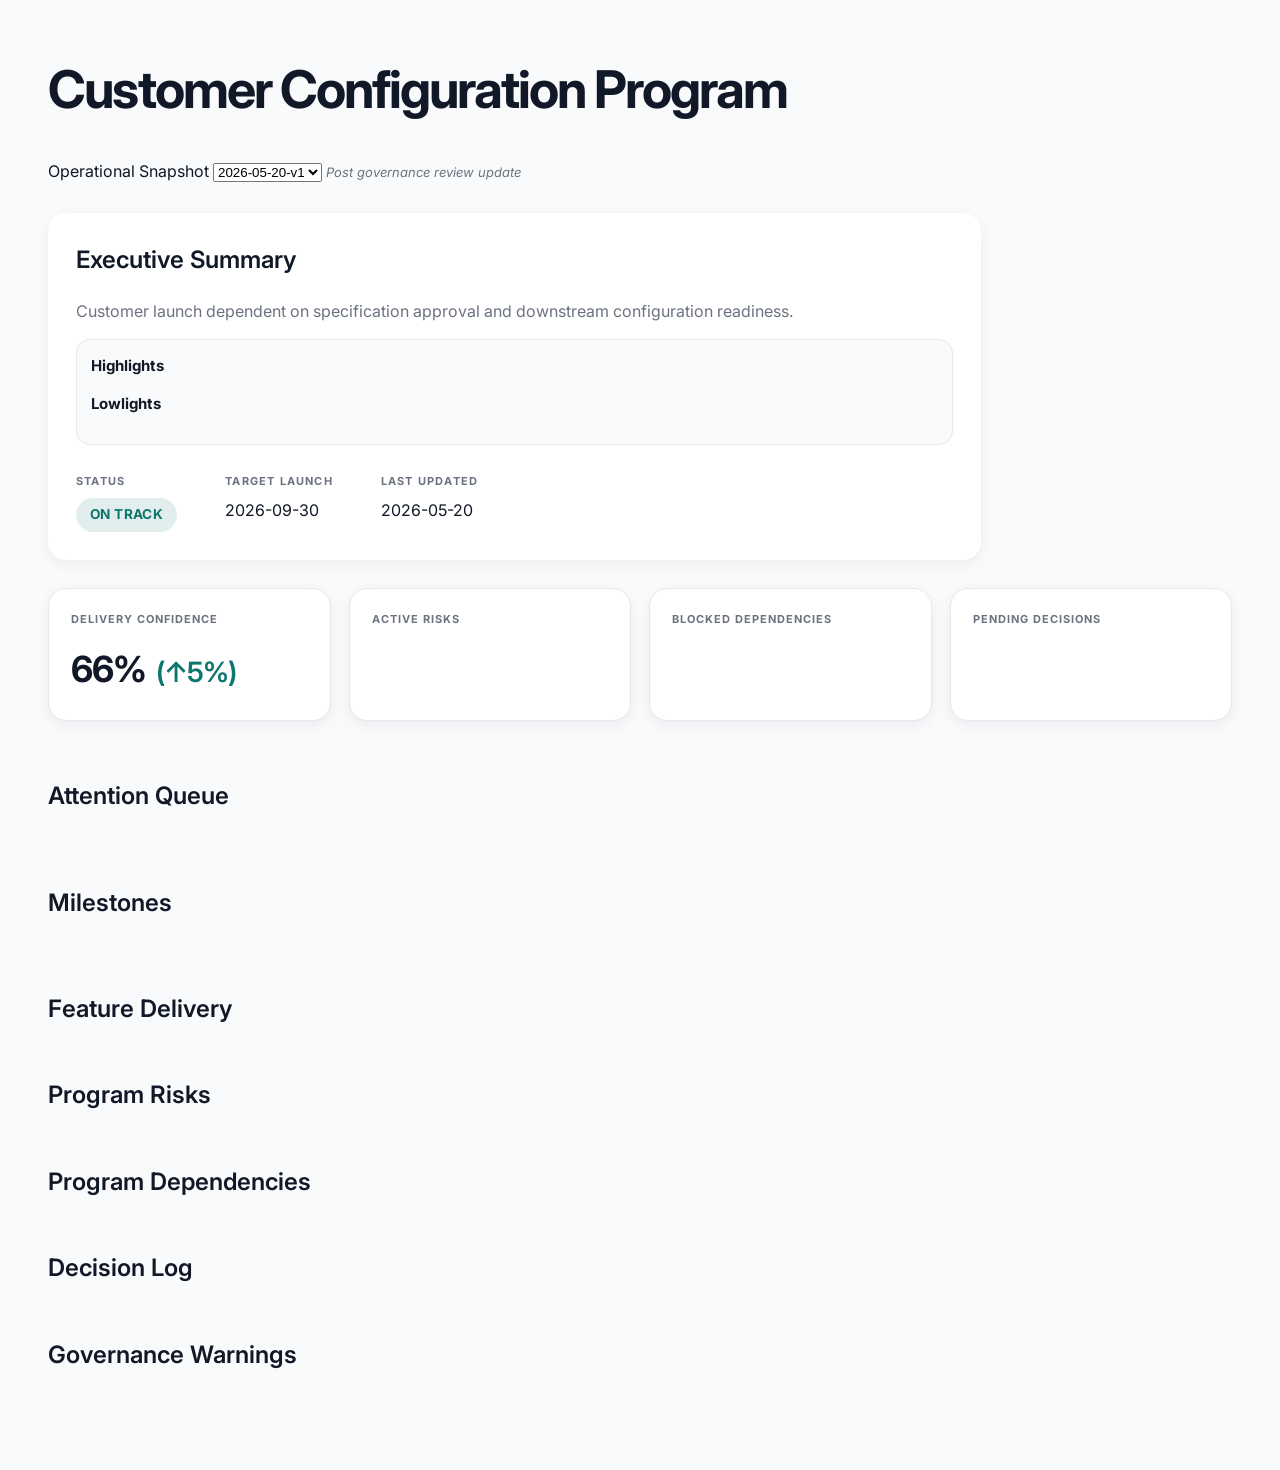
==== commit 0d6fae1b: "refactor governance orchestration into centralized warning pipeline - introduce collectGovernanceWar" ====
--- a/index.html
+++ b/index.html
@@ -140,12 +140,11 @@
     <script src="js/schema/attention-schema.js"></script>
     <script src="js/schema/feature-schema.js"></script>
 
-    <script src="js/validation-engine.js"></script>
-
-    <script src="js/risk-engine.js"></script>
-    <script src="js/governance-engine.js"></script>
-    <script src="js/snapshot-engine.js"></script>
-    <script src="js/relationship-engine.js"></script>
+    <script src="js/engine/validation-engine.js"></script>
+    <script src="js/engine/risk-engine.js"></script>
+    <script src="js/engine/governance-engine.js"></script>
+    <script src="js/engine/snapshot-engine.js"></script>
+    <script src="js/engine/relationship-engine.js"></script>
 
     <script src="js/renderers/header-renderer.js"></script>
     <script src="js/renderers/summary-renderer.js"></script>
--- a/styles.css
+++ b/styles.css
@@ -2,7 +2,7 @@
     --background: #F9FAFB;
     --surface: #FFFFFF;
 
-    --border: #E5E7EB;
+    --border-color: #E5E7EB;
 
     --text-primary: #111827;
     --text-secondary: #6B7280;
@@ -11,18 +11,24 @@
 
     --off-track-background: rgba(153, 27, 27, 0.12);
     --off-track-color: #991B1B;
-
     --at-risk-background: rgba(180, 83, 9, 0.12);
     --at-risk-color: #B45309;
-
     --on-track-background: rgba(15, 118, 110, 0.12);
     --on-track-color: #0F766E;
 
+    --new-background: rgba(44, 141, 133, 0.12);
+    --new-color: #1d9389;
     --unknown-background: rgba(107, 114, 128, 0.12);
     --unknown-color: #6B7280;
-
     --completed-background: rgba(27, 78, 141, 0.12);
     --completed-color: #4b4ea6;
+
+    --high-background: var(--off-track-background);
+    --high-color: var(--off-track-color);
+    --medium-background: rgba(202, 138, 4, 0.12);
+    --medium-color: #CA8A04;
+    --low-background: var(--on-track-background);
+    --low-color: var(--on-track-color);
 
 * {
     box-sizing: border-box;
@@ -33,10 +39,8 @@
 body {
     background: var(--background);
     color: var(--text-primary);
-
     font-family: "Inter", sans-serif;
     line-height: 1.6;
-
     padding: 48px;
 }
 
@@ -53,14 +57,12 @@
     font-size: 52px;
     font-weight: 700;
     letter-spacing: -2px;
-
     margin-bottom: 28px;
 }
 
 h2 {
     font-size: 24px;
     font-weight: 600;
-
     margin-bottom: 20px;
 }
 
@@ -140,9 +142,7 @@
 
 .card:hover {
     transform: translateY(-2px);
-
-    box-shadow:
-        0 8px 24px rgba(15, 23, 42, 0.08);
+    box-shadow: 0 8px 24px rgba(15, 23, 42, 0.08);
 }
 
 .card p {
@@ -172,7 +172,6 @@
     .cockpit-grid {
         grid-template-columns: 1fr;
     }
-
     .panel-wide {
         grid-column: span 1;
     }
@@ -210,11 +209,8 @@
 .horizontal-marker {
     width: 24px;
     height: 24px;
-
     border-radius: 999px;
-
     border: 4px solid white;
-
     margin-bottom: 16px;
 }
 
@@ -236,45 +232,32 @@
 
 .health-strip {
     display: grid;
-
     grid-template-columns: repeat(4, 1fr);
-
     gap: 18px;
-
     margin-top: 28px;
 }
 
 .health-metric {
     background: white;
-
-    border: 1px solid var(--border);
-
+    border: 1px solid var(--border-color);
     border-radius: 18px;
-
     padding: 22px;
-
-    box-shadow:
-        0 4px 14px var(--shadow);
+    box-shadow: 0 4px 14px var(--shadow);
 }
 
 .metric-label {
     display: block;
-
     font-size: 11px;
     font-weight: 700;
-
     text-transform: uppercase;
     letter-spacing: 1px;
-
-    color: var(--text-secondary);
-
+    color: var(--text-secondary);
     margin-bottom: 12px;
 }
 
 .metric-value {
     font-size: 36px;
     font-weight: 700;
-
     letter-spacing: -1px;
 }
 
@@ -292,25 +275,20 @@
 
 .feature-header {
     display: flex;
-
     justify-content: space-between;
     align-items: center;
-
     margin-bottom: 14px;
 }
 
 .risk-table {
     width: 100%;
-
     border-collapse: collapse;
 }
 
 .risk-table th {
     text-align: left;
     padding: 14px;
-    border-bottom:
-        1px solid
-        var(--border-color);
+    border-bottom: 1px solid var(--border-color);
     font-size: 0.82rem;
     text-transform: uppercase;
     letter-spacing: 0.04em;
@@ -320,9 +298,7 @@
 .risk-table td {
     padding: 18px 14px;
     vertical-align: top;
-    border-bottom:
-        1px solid
-        var(--border-color);
+    border-bottom: 1px solid var(--border-color);
 }
 
 .risk-impact {
@@ -363,24 +339,24 @@
     color: var(--off-track-color);
 }
 
-.risk-severity-high {
-    background: var(--off-track-background);
-    color: var(--off-track-color);
-}
-
-.risk-severity-medium {
+.severity-high {
+    background: var(--high-background);
+    color: var(--high-color);
+}
+
+.severity-medium {
+    background: var(--medium-background);
+    color: var(--medium-color);
+}
+
+.severity-low {
+    background: var(--low-background);
+    color: var(--low-color);
+}
+
+.risk-state-unresolved {
     background: var(--at-risk-background);
     color: var(--at-risk-color);
-}
-
-.risk-severity-low {
-    background: var(--on-track-background);
-    color: var(--on-track-color);
-}
-
-.risk-state-unresolved {
-    background: var(--unknown-background);
-    color: var(--unknown-color);
 }
 
 .risk-state-mitigated {
@@ -389,8 +365,8 @@
 }
 
 .risk-state-accepted {
-    background: var(--at-risk-background);
-    color: var(--at-risk-color);
+    background: var(--on-track-background);
+    color: var(--on-track-color);
 }
 
 .risk-state-monitoring {
@@ -399,8 +375,8 @@
 }
 
 .risk-state-closed {
-    background: var(--off-track-background);
-    color: var(--off-track-color);
+    background: var(--completed-background);
+    color: var(--completed-color);
 }
 
 .risk-mitigation-proposed {
@@ -414,8 +390,8 @@
 }
 
 .risk-mitigation-accepted {
-    background: var(--at-risk-background);
-    color: var(--at-risk-color);
+    background: var(--on-track-background);
+    color: var(--on-track-color);
 }
 
 .risk-mitigation-in-progress {
@@ -434,6 +410,31 @@
 }
 
 .risk-mitigation-blocked {
+    background: var(--off-track-background);
+    color: var(--off-track-color);
+}
+
+.decision-status-proposed {
+    background: var(--at-risk-background);
+    color: var(--at-risk-color);
+}
+
+.decision-status-under-review {
+    background: var(--at-risk-background);
+    color: var(--at-risk-color);
+}
+
+.decision-status-accepted {
+    background: var(--on-track-background);
+    color: var(--on-track-color);
+}
+
+.decision-status-implemented {
+    background: var(--on-track-background);
+    color: var(--on-track-color);
+}
+
+.decision-status-rejected {
     background: var(--off-track-background);
     color: var(--off-track-color);
 }
@@ -476,8 +477,8 @@
 }
 
 .risk-attention-monitor {
-    background: var(--off-track-background);
-    color: var(--off-track-color);
+    background: var(--unknown-background);
+    color: var(--unknown-color);
 }
 
 .risk-attention-active {
@@ -486,36 +487,36 @@
 }
 
 .risk-attention-escalated {
-    background: var(--on-track-background);
-    color: var(--on-track-color);
+    background: var(--off-track-background);
+    color: var(--off-track-color);
 }
 
 .summary-column {
     background: var(--background);
-    border: 1px solid var(--border);
+    border: 1px solid var(--border-color);
     border-radius: 14px;
-    padding: 18px;
+    padding: 14px;
+    margin-top: 14px;
 }
 
 .confidence-low {
-    background: var(--off-track-background);
-    color: var(--off-track-color);
+    background: var(--low-background);
+    color: var(--low-color);
 }
 
 .confidence-medium {
-    background: var(--at-risk-background);
-    color: var(--at-risk-color);
+    background: var(--medium-background);
+    color: var(--medium-color);
 }
 
 .confidence-high {
-    background: var(--on-track-background);
-    color: var(--on-track-color);
+    background: var(--high-background);
+    color: var(--high-color);
 }
 
 .summary-title {
     font-size: 15px;
     font-weight: 700;
-
     margin-bottom: 14px;
 }
 
@@ -525,7 +526,6 @@
 
 .summary-column li {
     color: var(--text-secondary);
-
     margin-bottom: 10px;
 }
 
@@ -623,24 +623,19 @@
 
 .attention-reason {
     margin-top: 12px;
-
     font-size: 14px;
-
     line-height: 1.5;
 }
 
 .metric-value {
     display: flex;
-
     align-items: baseline;
-
     gap: 10px;
 }
 
 .metric-main {
     font-size: 36px;
     font-weight: 700;
-
     letter-spacing: -1px;
 }
 
@@ -666,16 +661,11 @@
 
 .risk-change {
     display: inline-flex;
-
     padding: 5px 10px;
-
     border-radius: 999px;
-
     font-size: 11px;
     font-weight: 700;
-
     text-transform: uppercase;
-
     letter-spacing: 0.5px;
 }
 
@@ -685,13 +675,13 @@
 }
 
 .escalated {
-    background: rgba(153, 27, 27, 0.10);
-    color: var(--risk);
+    background: var(--off-track-background);
+    color: var(--off-track-color);
 }
 
 .resolved {
-    background: rgba(107, 114, 128, 0.10);
-    color: #6B7280;
+    background: var(--resolved-background);
+    color: var(--resolved-color);
 }
 
 #snapshot-note {
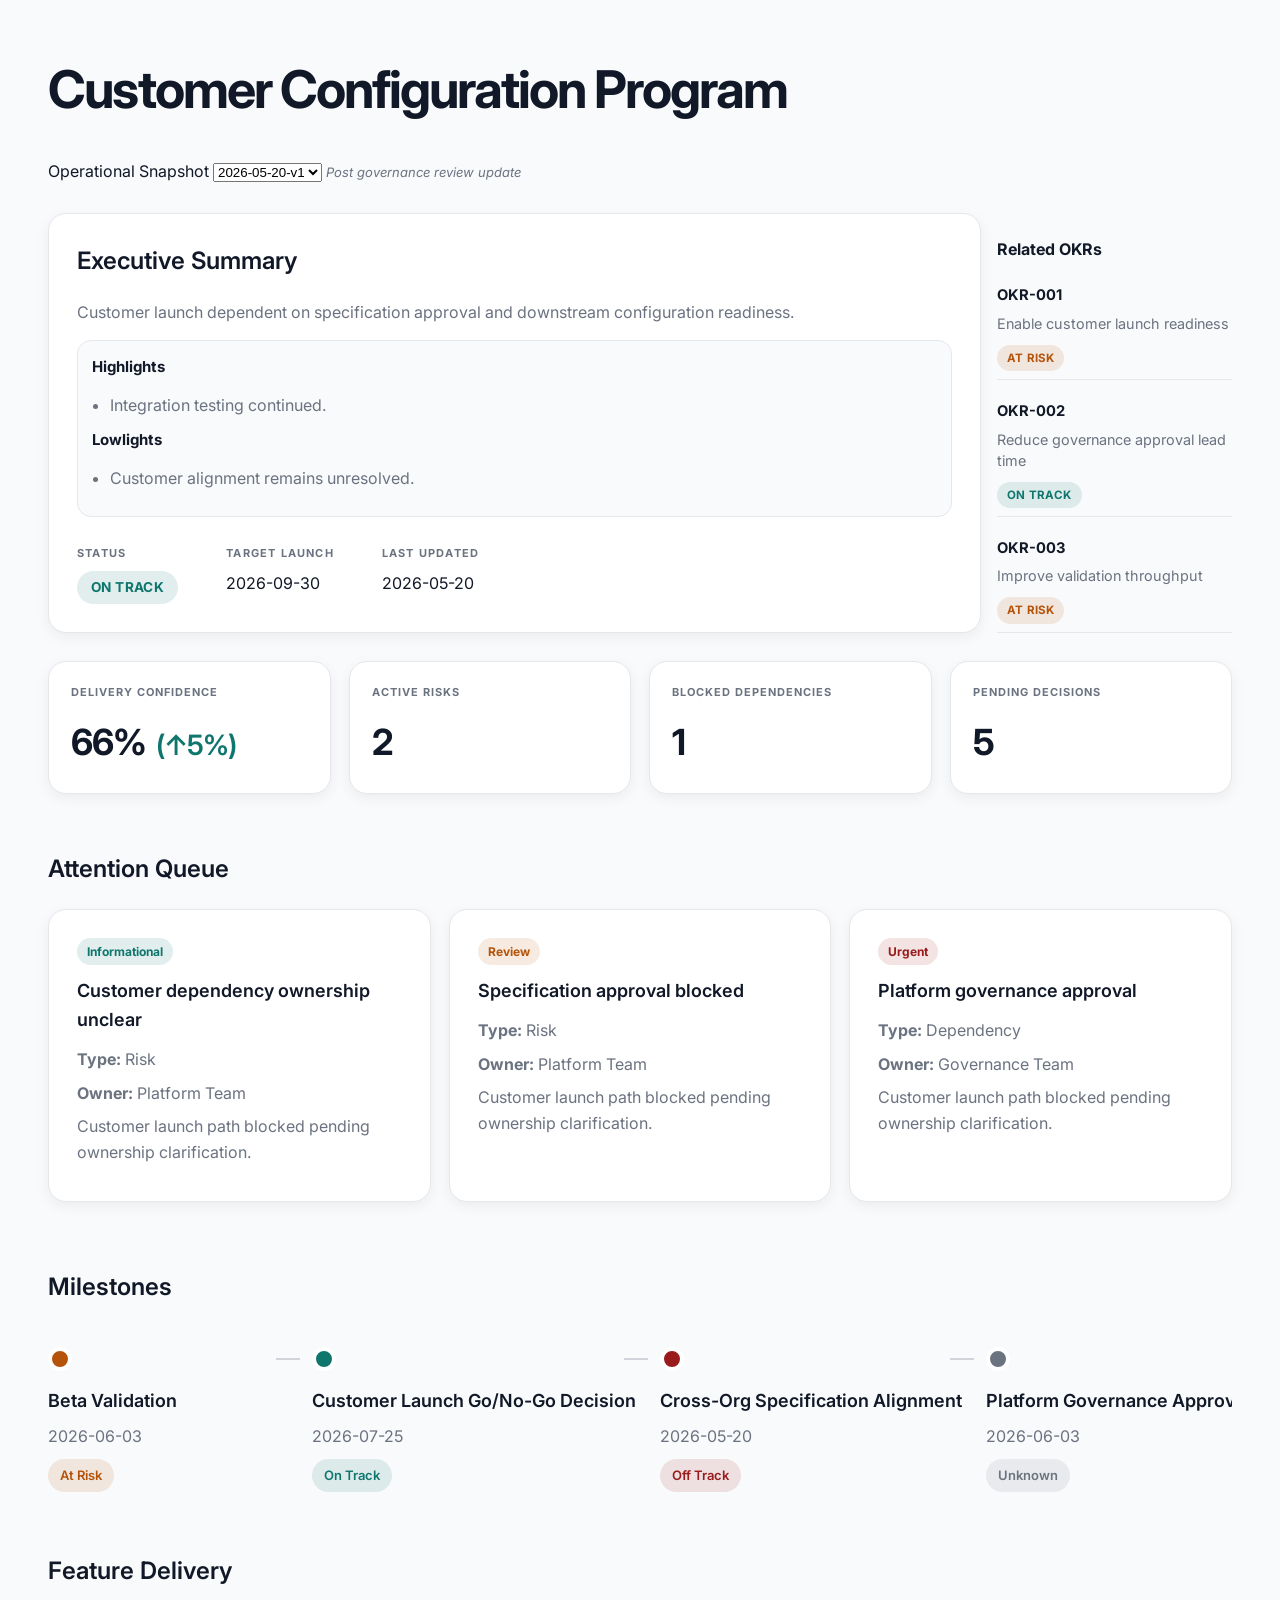
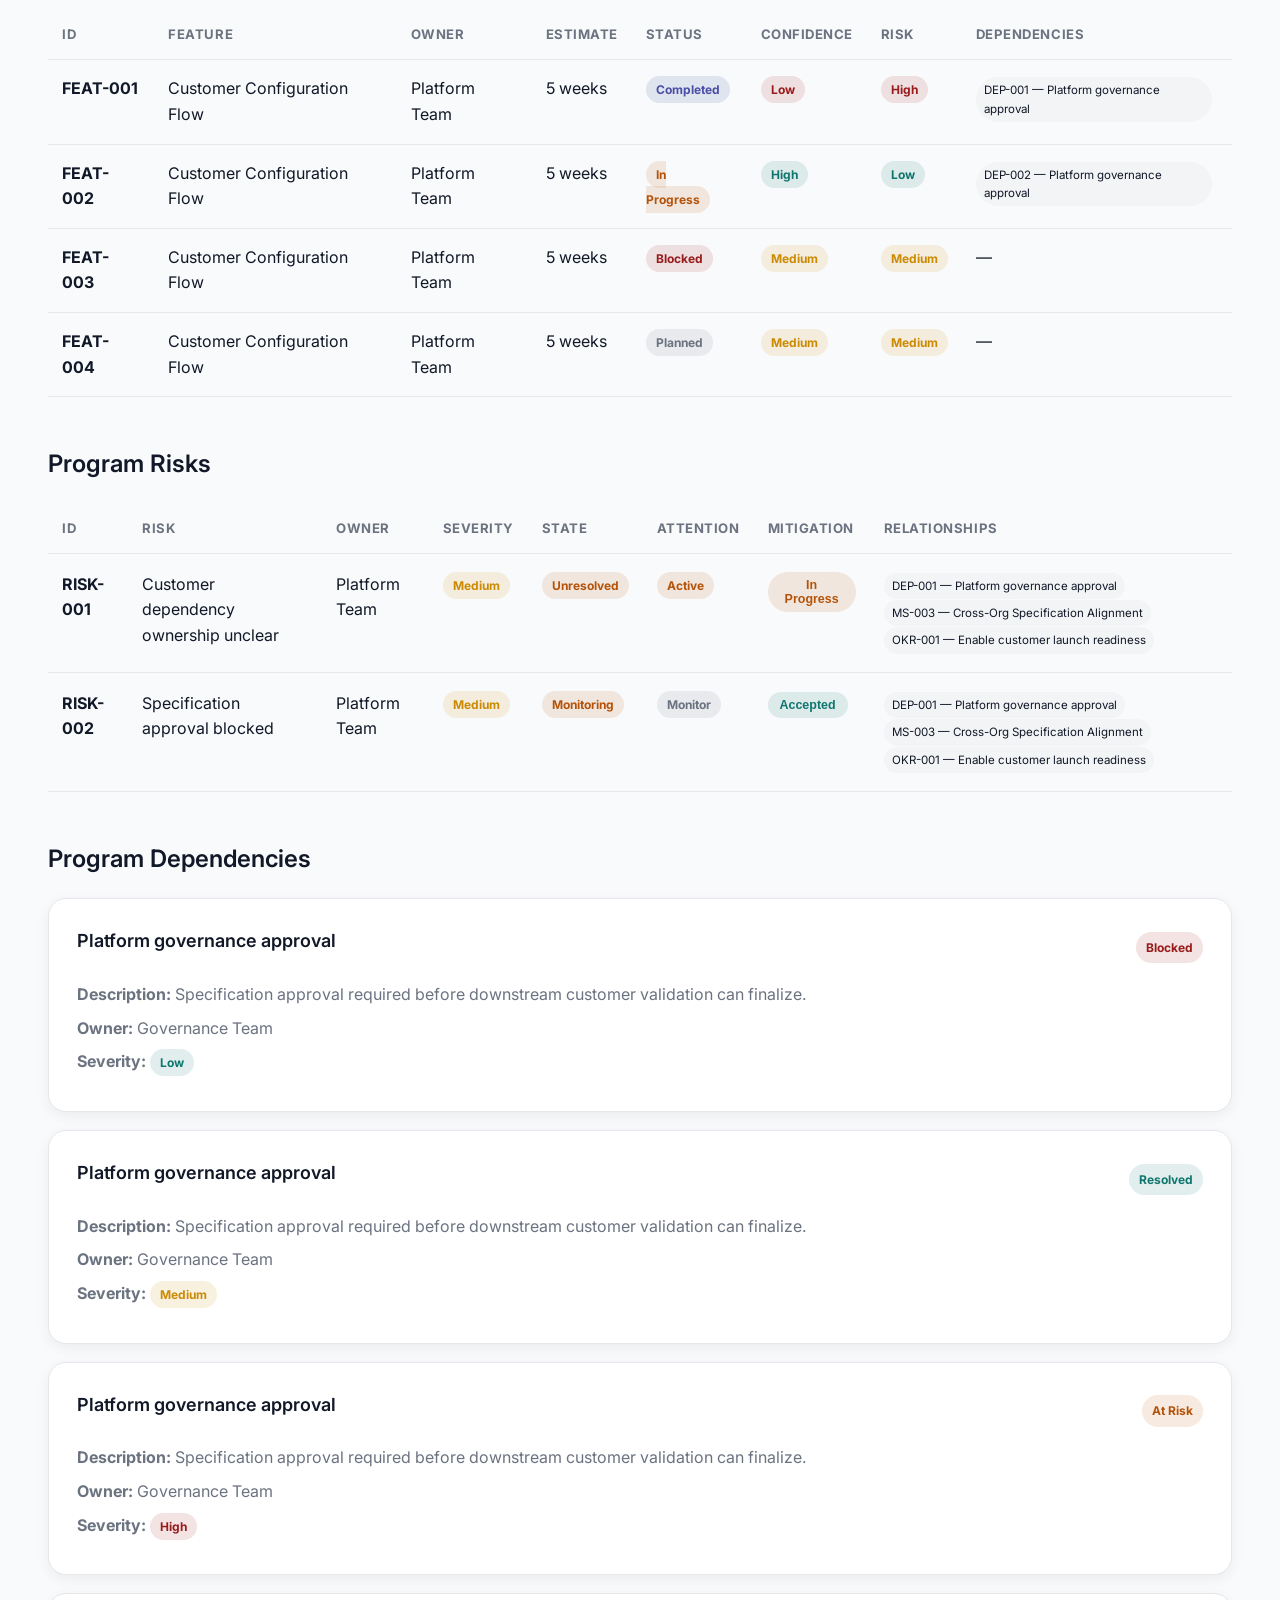
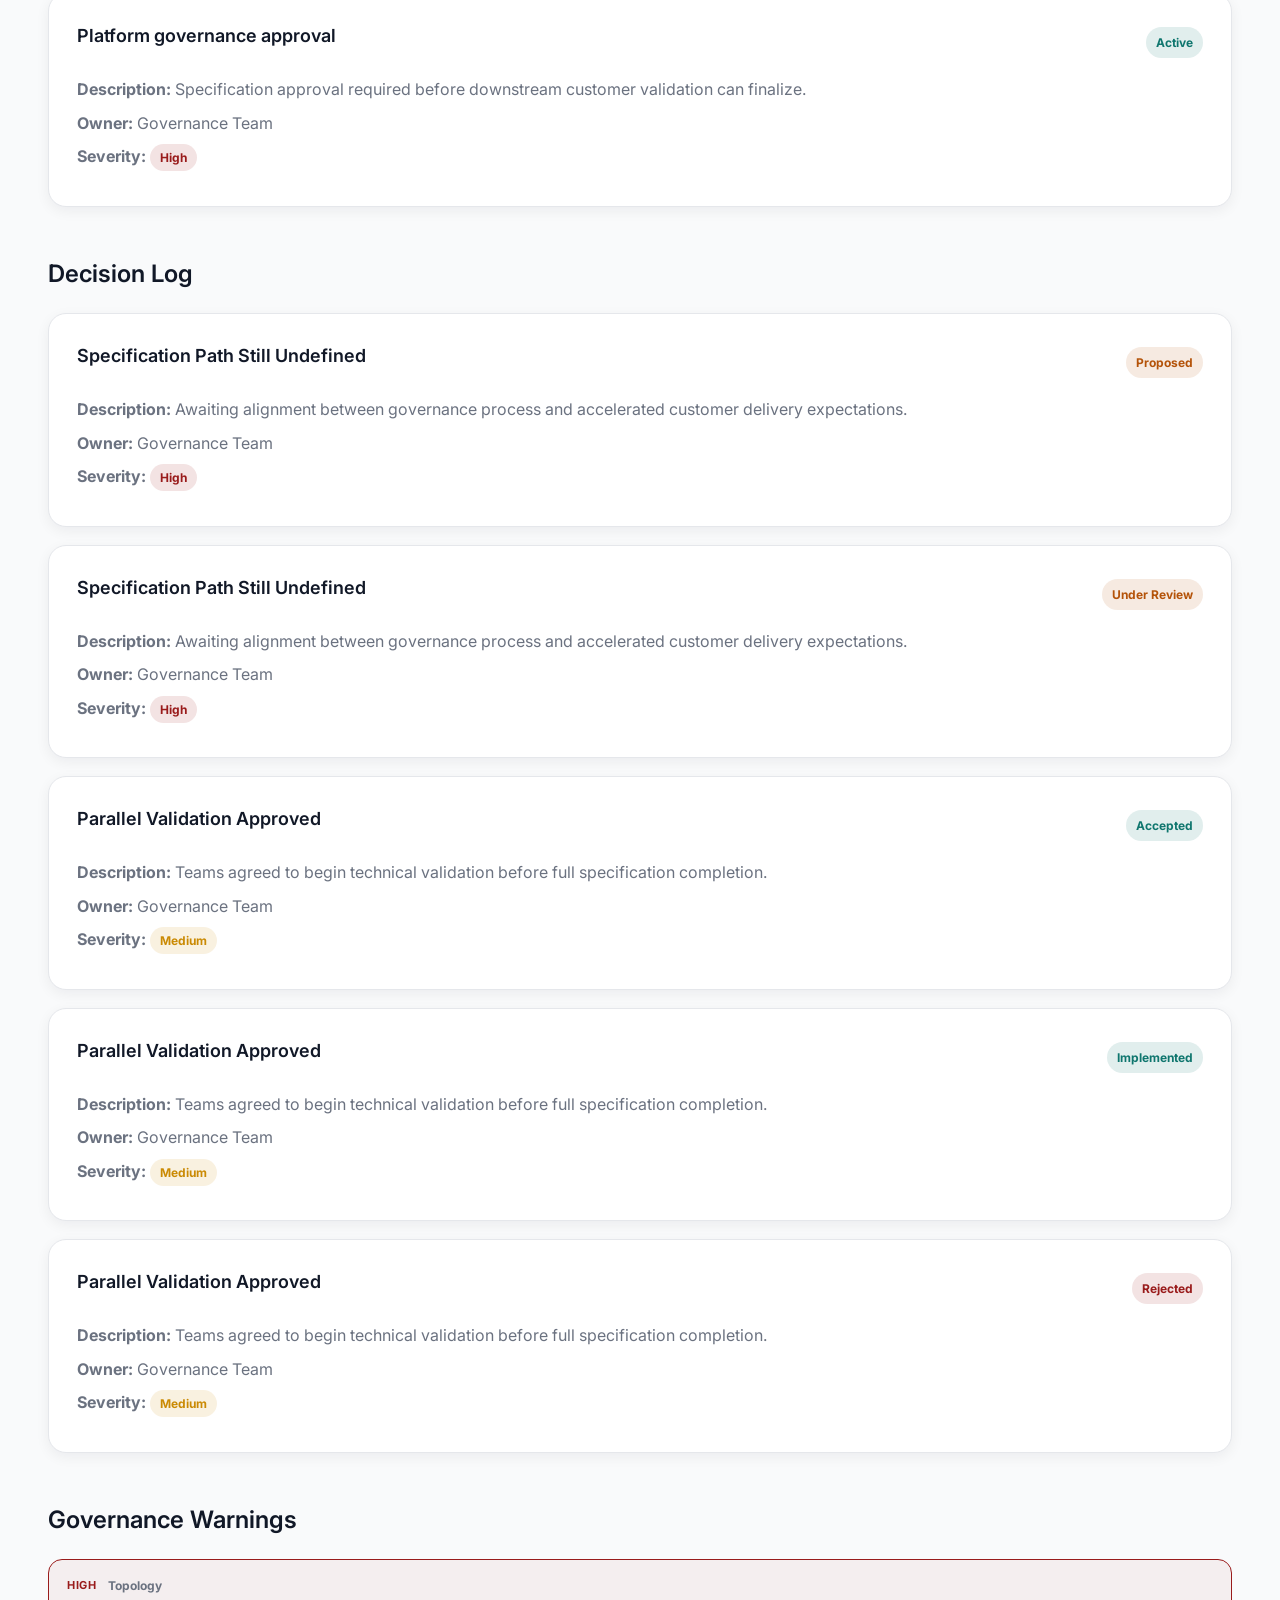
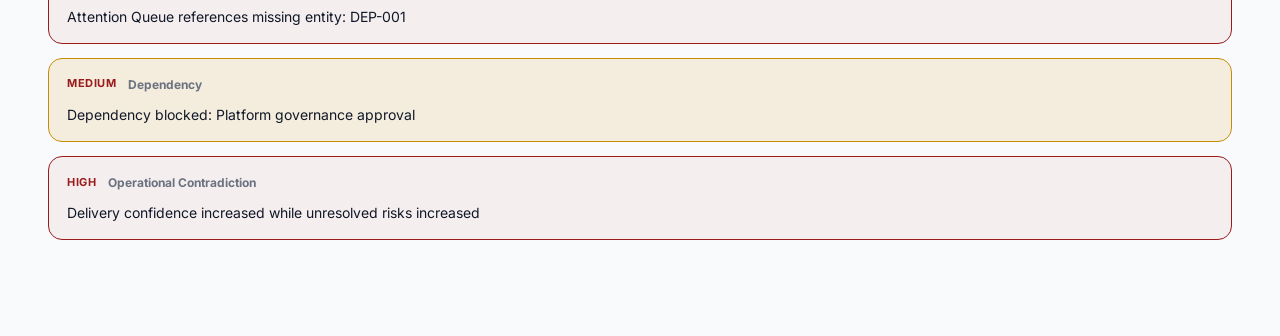
==== commit c91d51e9: "GPT identified: risk mitigation button is backed by a working UI path instead of a missing function" ====
--- a/index.html
+++ b/index.html
@@ -129,6 +129,17 @@
                 <div id="governance-warnings-container"></div>
             </section>
         </main>
+
+        <div id="mitigation-modal" class="modal hidden" aria-hidden="true">
+            <div class="modal-backdrop" onclick="closeMitigationModal()"></div>
+            <div class="modal-content" role="dialog" aria-modal="true">
+                <div class="modal-header">
+                    <h3 class="modal-title"></h3>
+                    <button class="modal-close" onclick="closeMitigationModal()" aria-label="Close">&times;</button>
+                </div>
+                <div class="modal-body"></div>
+            </div>
+        </div>
     </div>
 
     <script src="js/config.js"></script>
--- a/styles.css
+++ b/styles.css
@@ -29,6 +29,12 @@
     --medium-color: #CA8A04;
     --low-background: var(--on-track-background);
     --low-color: var(--on-track-color);
+    --border: #E5E7EB;
+    --heading-color: #111827;
+    --surface-secondary: #F3F4F6;
+    --resolved-background: rgba(15, 118, 110, 0.12);
+    --resolved-color: #0F766E;
+}
 
 * {
     box-sizing: border-box;
@@ -711,9 +717,8 @@
 }
 
 .governance-warning.medium {
-    background: rgba(180, 83, 9, 0.05);
-
-    border-color: var(--at-risk-color);
+    background: var(--medium-background);
+    border-color: var(--medium-color);
 }
 
 .governance-warning-header {
@@ -787,8 +792,8 @@
 }
 
 .feature-confidence-medium {
-    background-color: var(--at-risk-background);
-    color: var(--at-risk-color);
+    background-color: var(--medium-background);
+    color: var(--medium-color);
 }
 
 .feature-confidence-low {
@@ -822,8 +827,8 @@
 }
 
 .feature-risk-medium {
-    background-color: var(--at-risk-background);
-    color: var(--at-risk-color);
+    background-color: var(--medium-background);
+    color: var(--medium-color);
 }
 
 .feature-risk-high {
@@ -1002,4 +1007,66 @@
     margin-right: 6px;
 }
 
-}+.modal {
+    position: fixed;
+    inset: 0;
+    display: none;
+    align-items: center;
+    justify-content: center;
+    padding: 20px;
+    z-index: 2000;
+}
+
+.modal.visible {
+    display: flex;
+}
+
+.modal-backdrop {
+    position: absolute;
+    inset: 0;
+    background: rgba(15, 23, 42, 0.55);
+}
+
+.modal-content {
+    position: relative;
+    z-index: 1;
+    width: min(100%, 560px);
+    background: var(--surface);
+    border-radius: 20px;
+    box-shadow: 0 24px 60px rgba(15, 23, 42, 0.18);
+    padding: 24px;
+}
+
+.modal-header {
+    display: flex;
+    justify-content: space-between;
+    align-items: center;
+    gap: 16px;
+    margin-bottom: 18px;
+}
+
+.modal-title {
+    margin: 0;
+    font-size: 1.05rem;
+    font-weight: 700;
+    color: var(--text-primary);
+}
+
+.modal-close {
+    border: none;
+    background: transparent;
+    color: var(--text-secondary);
+    font-size: 1.8rem;
+    line-height: 1;
+    cursor: pointer;
+}
+
+.modal-body {
+    color: var(--text-secondary);
+    line-height: 1.7;
+    font-size: 0.95rem;
+}
+
+.modal-body p {
+    margin-bottom: 1rem;
+}
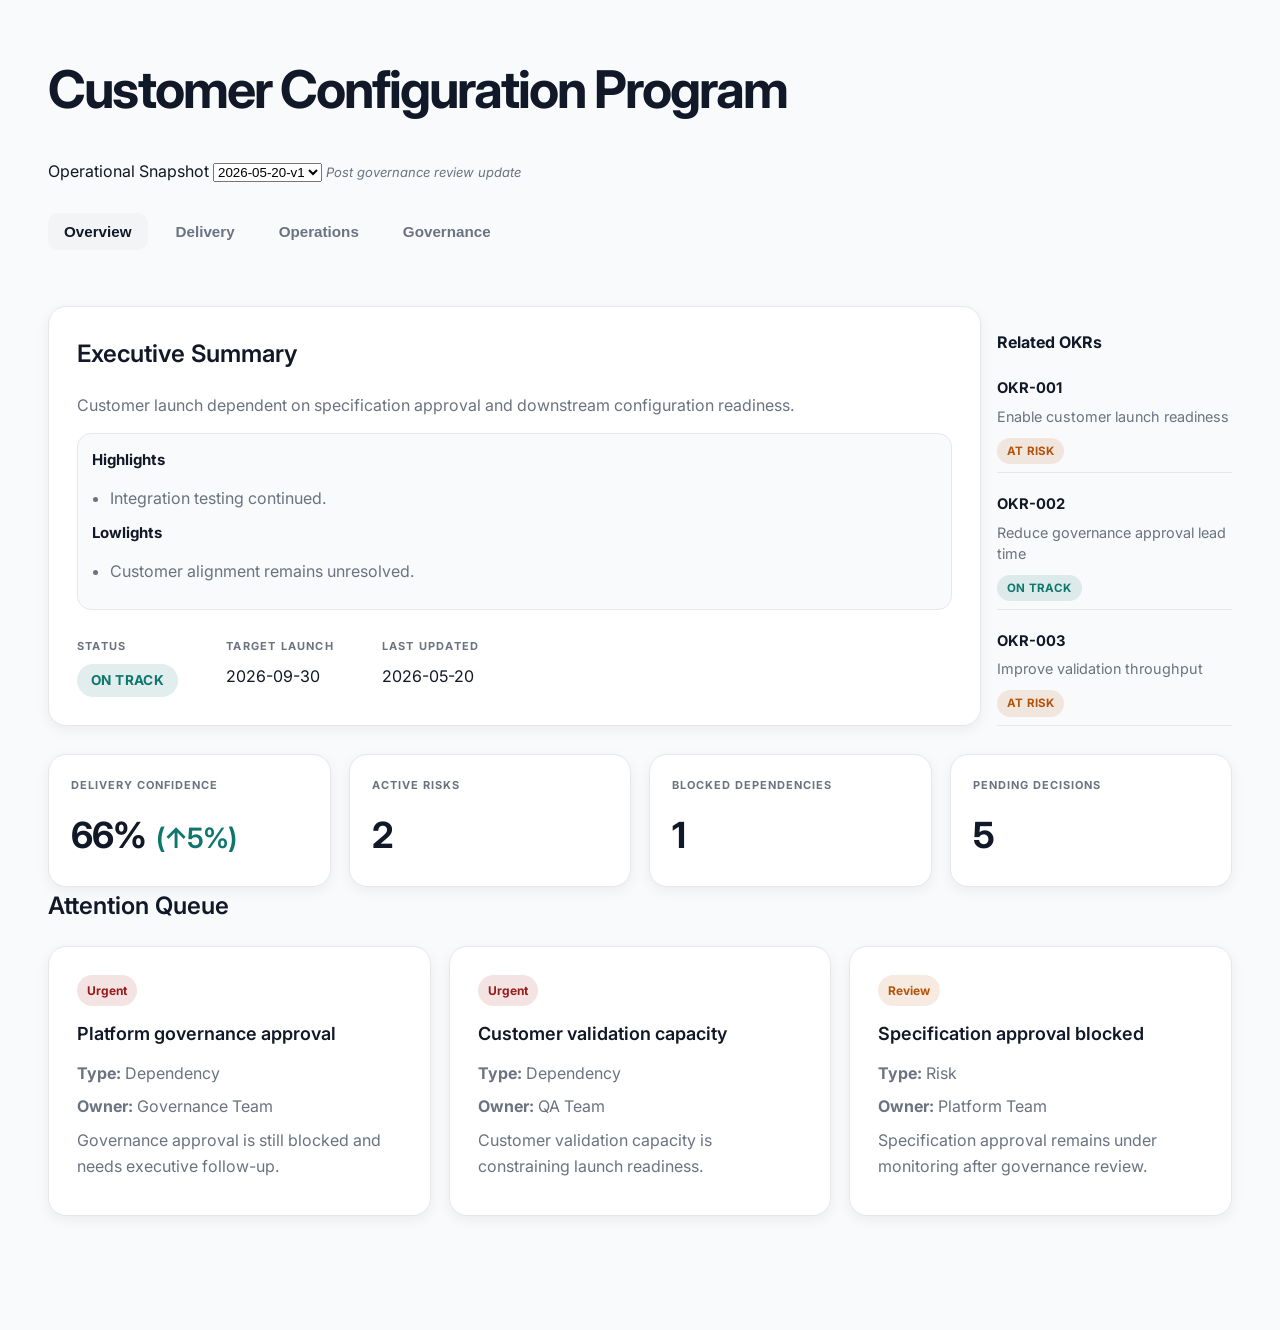
==== commit d20c9b0a: "Feature: splitting by tabs: overview, delivery, operations, governance" ====
--- a/index.html
+++ b/index.html
@@ -27,107 +27,133 @@
                 <span id="snapshot-note"></span>
             </div>
 
-            <div class="summary-layout">
-                <div class="summary-main">
-                    <div class="summary-card">
-                        <h2>Executive Summary</h2>
-                        <p id="executive-summary"></p>
-
-                        <div class="summary-column">
-                            <h3 class="summary-title">
-                                Highlights
-                            </h3>
-                            <ul id="highlights-list"></ul>
-
-                            <h3 class="summary-title">
-                                Lowlights
-                            </h3>
-                            <ul id="lowlights-list"></ul>
-                        </div>
-                    
-                        <div class="summary-grid">
-                            <div>
-                                <span class="label">Status</span>
-                                <span id="status-class"></span>
+            <div class="tab-navigation">
+
+                <button class="tab-button active" data-tab="overview">
+                    Overview
+                </button>
+
+                <button class="tab-button" data-tab="delivery">
+                    Delivery
+                </button>
+
+                <button class="tab-button" data-tab="operations">
+                    Operations
+                </button>
+
+                <button class="tab-button" data-tab="governance">
+                    Governance
+                </button>
+            </div>
+        </header>
+        <main>
+            <div id="tab-overview" class="tab-content active">
+                <div class="summary-layout">
+                    <div class="summary-main">
+                        <div class="summary-card">
+                            <h2>Executive Summary</h2>
+                            <p id="executive-summary"></p>
+
+                            <div class="summary-column">
+                                <h3 class="summary-title">
+                                    Highlights
+                                </h3>
+                                <ul id="highlights-list"></ul>
+
+                                <h3 class="summary-title">
+                                    Lowlights
+                                </h3>
+                                <ul id="lowlights-list"></ul>
                             </div>
-                            <div>
-                                <span class="label">Target Launch</span>
-                                <span id="target-launch"></span>
-                            </div>
-                            <div>
-                                <span class="label">Last Updated</span>
-                                <span id="last-updated"></span>
+                        
+                            <div class="summary-grid">
+                                <div>
+                                    <span class="label">Status</span>
+                                    <span id="status-class"></span>
+                                </div>
+                                <div>
+                                    <span class="label">Target Launch</span>
+                                    <span id="target-launch"></span>
+                                </div>
+                                <div>
+                                    <span class="label">Last Updated</span>
+                                    <span id="last-updated"></span>
+                                </div>
                             </div>
                         </div>
                     </div>
+                    <aside class="summary-sidebar">
+                        <div id="okr-container">
+                            <div class="related-okrs">
+                                <div class="okr-reference-list"></div>
+                            </div>
+                        </div>
+                    </aside>
                 </div>
-                <aside class="summary-sidebar">
-                    <div id="okr-container">
-                        <div class="related-okrs">
-                            <div class="okr-reference-list"></div>
-                        </div>
-                    </div>
-                </aside>
-            </div>
-
-            <div class="health-strip">
-                <div class="health-metric">
-                    <span class="metric-label"></span>
-                    <span class="metric-value"></span>
+
+                <div class="health-strip">
+                    <div class="health-metric">
+                        <span class="metric-label"></span>
+                        <span class="metric-value"></span>
+                    </div>
+
+                    <div class="health-metric">
+                        <span class="metric-label"></span>
+                        <span class="metric-value"></span>
+                    </div>
+
+                    <div class="health-metric">
+                        <span class="metric-label"></span>
+                        <span class="metric-value"></span>
+                    </div>
+
+                    <div class="health-metric">
+                        <span class="metric-label"></span>
+                        <span class="metric-value"></span>
+                    </div>
                 </div>
 
-                <div class="health-metric">
-                    <span class="metric-label"></span>
-                    <span class="metric-value"></span>
-                </div>
-
-                <div class="health-metric">
-                    <span class="metric-label"></span>
-                    <span class="metric-value"></span>
-                </div>
-
-                <div class="health-metric">
-                    <span class="metric-label"></span>
-                    <span class="metric-value"></span>
-                </div>
-            </div>
-        </header>
-
-        <main>
-            <section class="panel panel-full-width">
-                <h2>Attention Queue</h2>
-                <div id="attention-container" class="attention-grid"></div>
-            </section>
-
-            <section class="panel panel-full-width">
-                <h2 id="milestones-title"></h2>
-                <div id="milestones-container"></div>
-            </section>
-
-            <section class="panel">
-                <h2 id="features-title"></h2>
-                <div id="features-container"></div>
-            </section>
-
-            <section class="panel">
-                <h2 id="risks-title"></h2>
-                <div id="risks-container"></div>
-            </section>
-
-            <section class="panel panel-full-width">
-                <h2>Program Dependencies</h2>
-                <div id="dependencies-container"></div>
-            </section>
-
-            <section class="panel panel-full-width">
-                <h2 id="decisions-title"></h2>
-                <div id="decisions-container"></div>
-            </section>
-
-            <section class="panel panel-full-width governance-panel">
-                <h2>Governance Warnings</h2>
-                <div id="governance-warnings-container"></div>
-            </section>
+                <section class="panel panel-full-width">
+                    <h2>Attention Queue</h2>
+                    <div id="attention-container" class="attention-grid"></div>
+                </section>
+            </div>
+
+            <div id="tab-delivery" class="tab-content">
+                <section class="panel panel-full-width">
+                    <h2 id="milestones-title"></h2>
+                    <div id="milestones-container"></div>
+                </section>
+
+                <section class="panel">
+                    <h2 id="features-title"></h2>
+                    <div id="features-container"></div>
+                </section>
+            </div>
+
+            <div id="tab-operations" class="tab-content">
+                <section class="panel">
+                    <h2 id="risks-title"></h2>
+                    <div id="risks-container"></div>
+                </section>
+
+                <section class="panel panel-full-width">
+                    <h2>Program Dependencies</h2>
+                    <div id="dependencies-container"></div>
+                </section>
+            </div>
+
+            <div id="tab-governance" class="tab-content">
+                <section class="panel panel-full-width">
+                    <h2 id="decisions-title"></h2>
+                    <div id="decisions-container"></div>
+                </section>
+
+                <section class="panel panel-full-width governance-panel">
+                    <h2>Governance Warnings</h2>
+                    <div id="governance-warnings-container"></div>
+                </section>
+            </div>
         </main>
 
         <div id="mitigation-modal" class="modal hidden" aria-hidden="true">
@@ -151,6 +177,7 @@
     <script src="js/schema/attention-schema.js"></script>
     <script src="js/schema/feature-schema.js"></script>
 
+    <script src="js/engine/tab-engine.js"></script>
     <script src="js/engine/validation-engine.js"></script>
     <script src="js/engine/risk-engine.js"></script>
     <script src="js/engine/governance-engine.js"></script>
--- a/styles.css
+++ b/styles.css
@@ -187,7 +187,9 @@
     display: flex;
     align-items: flex-start;
     gap: 24px;
+    width: 100%;
     overflow-x: auto;
+    overflow-y: hidden;
     padding-bottom: 12px;
     margin-top: 20px;
 }
@@ -228,6 +230,14 @@
     background: var(--at-risk-color);
 }
 
+.horizontal-marker.off-track {
+    background: var(--off-track-color);
+}
+
+.horizontal-marker.unknown {
+    background: var(--unknown-color);
+}
+
 .horizontal-content h3 {
     margin-bottom: 8px;
 }
@@ -289,6 +299,7 @@
 .risk-table {
     width: 100%;
     border-collapse: collapse;
+    table-layout: auto;
 }
 
 .risk-table th {
@@ -307,6 +318,48 @@
     border-bottom: 1px solid var(--border-color);
 }
 
+.risk-table th:first-child,
+.risk-table td:first-child,
+.feature-table th:first-child,
+.feature-table td:first-child {
+    width: 1%;
+}
+
+.risk-table th:nth-child(4),
+.risk-table td:nth-child(4),
+.risk-table th:nth-child(5),
+.risk-table td:nth-child(5),
+.risk-table th:nth-child(6),
+.risk-table td:nth-child(6),
+.risk-table th:nth-child(7),
+.risk-table td:nth-child(7),
+.feature-table th:nth-child(5),
+.feature-table td:nth-child(5),
+.feature-table th:nth-child(6),
+.feature-table td:nth-child(6),
+.feature-table th:nth-child(7),
+.feature-table td:nth-child(7) {
+    width: 1%;
+    white-space: nowrap;
+}
+
+.entity-id-cell,
+.relationship-id {
+    white-space: nowrap;
+}
+
+.relationship-cell {
+    min-width: 210px;
+}
+
+.risk-table .relationship-cell {
+    width: 24%;
+}
+
+.feature-table .relationship-cell {
+    width: 22%;
+}
+
 .risk-impact {
     margin-top: 8px;
     color: var(--text-secondary);
@@ -321,13 +374,17 @@
     font-size: 0.78rem;
     font-weight: 700;
     cursor: pointer;
+    white-space: nowrap;
 }
 
 .badge {
+    display: inline-flex;
+    align-items: center;
     padding: 6px 10px;
     border-radius: 999px;
     font-size: 12px;
     font-weight: 700;
+    white-space: nowrap;
 }
 
 .attention-queue-informational {
@@ -543,69 +600,6 @@
     overflow: hidden;
 }
 
-.horizontal-timeline {
-    display: flex;
-    align-items: flex-start;
-    gap: 24px;
-    width: 100%;
-    overflow-x: auto;
-    overflow-y: hidden;
-    padding-bottom: 12px;
-    margin-top: 20px;
-}
-
-.horizontal-timeline-item {
-    position: relative;
-    min-width: 240px;
-    flex-shrink: 0;
-}
-
-.horizontal-timeline-item::after {
-    content: "";
-    position: absolute;
-    top: 11px;
-    left: calc(100% - 12px);
-    width: 24px;
-    height: 2px;
-    background: #D1D5DB;
-}
-
-.horizontal-timeline-item:last-child::after {
-    display: none;
-}
-
-.horizontal-marker {
-    width: 24px;
-    height: 24px;
-    border-radius: 999px;
-    border: 4px solid white;
-    margin-bottom: 16px;
-}
-
-.horizontal-marker.on-track {
-    background: var(--on-track-color);
-}
-
-.horizontal-marker.at-risk {
-    background: var(--at-risk-color);
-}
-
-.horizontal-marker.off-track {
-    background: var(--off-track-color);
-}
-
-.horizontal-marker.unknown {
-    background: var(--unknown-color);
-}
-
-.horizontal-content h3 {
-    margin-bottom: 8px;
-}
-
-.horizontal-content p {
-    margin-bottom: 10px;
-}
-
 .panel-full-width {
     width: 100%;
 }
@@ -677,7 +671,7 @@
 
 .new {
     background: rgba(15, 118, 110, 0.10);
-    color: var(--on-track);
+    color: var(--on-track-color);
 }
 
 .escalated {
@@ -975,6 +969,7 @@
 .feature-table {
     width: 100%;
     border-collapse: collapse;
+    table-layout: auto;
 }
 
 .feature-table th {
@@ -997,14 +992,38 @@
         var(--border-color);
 }
 
-.relationship-pill {
-    display: inline-flex;
-    align-items: center;
-    padding: 4px 8px;
-    border-radius: 999px;
-    background-color: var(--surface-secondary);
+.relationship-list-stack {
+    display: grid;
+    gap: 6px;
+    list-style: none;
+    margin: 0;
+    padding: 0;
+}
+
+.relationship-list-stack li {
+    display: grid;
+    grid-template-columns: max-content minmax(0, 1fr);
+    gap: 6px;
+    align-items: start;
+    min-width: 0;
+    color: var(--text-secondary);
     font-size: 0.72rem;
-    margin-right: 6px;
+    line-height: 1.35;
+}
+
+.relationship-id {
+    color: var(--text-primary);
+    font-weight: 700;
+}
+
+.relationship-id::after {
+    content: " —";
+    color: var(--text-secondary);
+    font-weight: 500;
+}
+
+.relationship-title {
+    min-width: 0;
 }
 
 .modal {
@@ -1070,3 +1089,39 @@
 .modal-body p {
     margin-bottom: 1rem;
 }
+
+.tab-navigation {
+    display: flex;
+    align-items: center;
+    gap: 12px;
+    margin-bottom: 32px;
+}
+
+.tab-button {
+    border: none;
+    background-color: transparent;
+    color: var(--text-secondary);
+    font-size: 0.95rem;
+    font-weight: 600;
+    padding: 10px 16px;
+    border-radius: 10px;
+    cursor: pointer;
+    transition: background-color 0.2s ease, color 0.2s ease;
+}
+
+.tab-button:hover {
+    background-color: var(--surface-secondary);
+}
+
+.tab-button.active {
+    background-color: var(--surface-secondary);
+    color: var(--text-primary);
+}
+
+.tab-content {
+    display: none;
+}
+
+.tab-content.active {
+    display: block;
+}
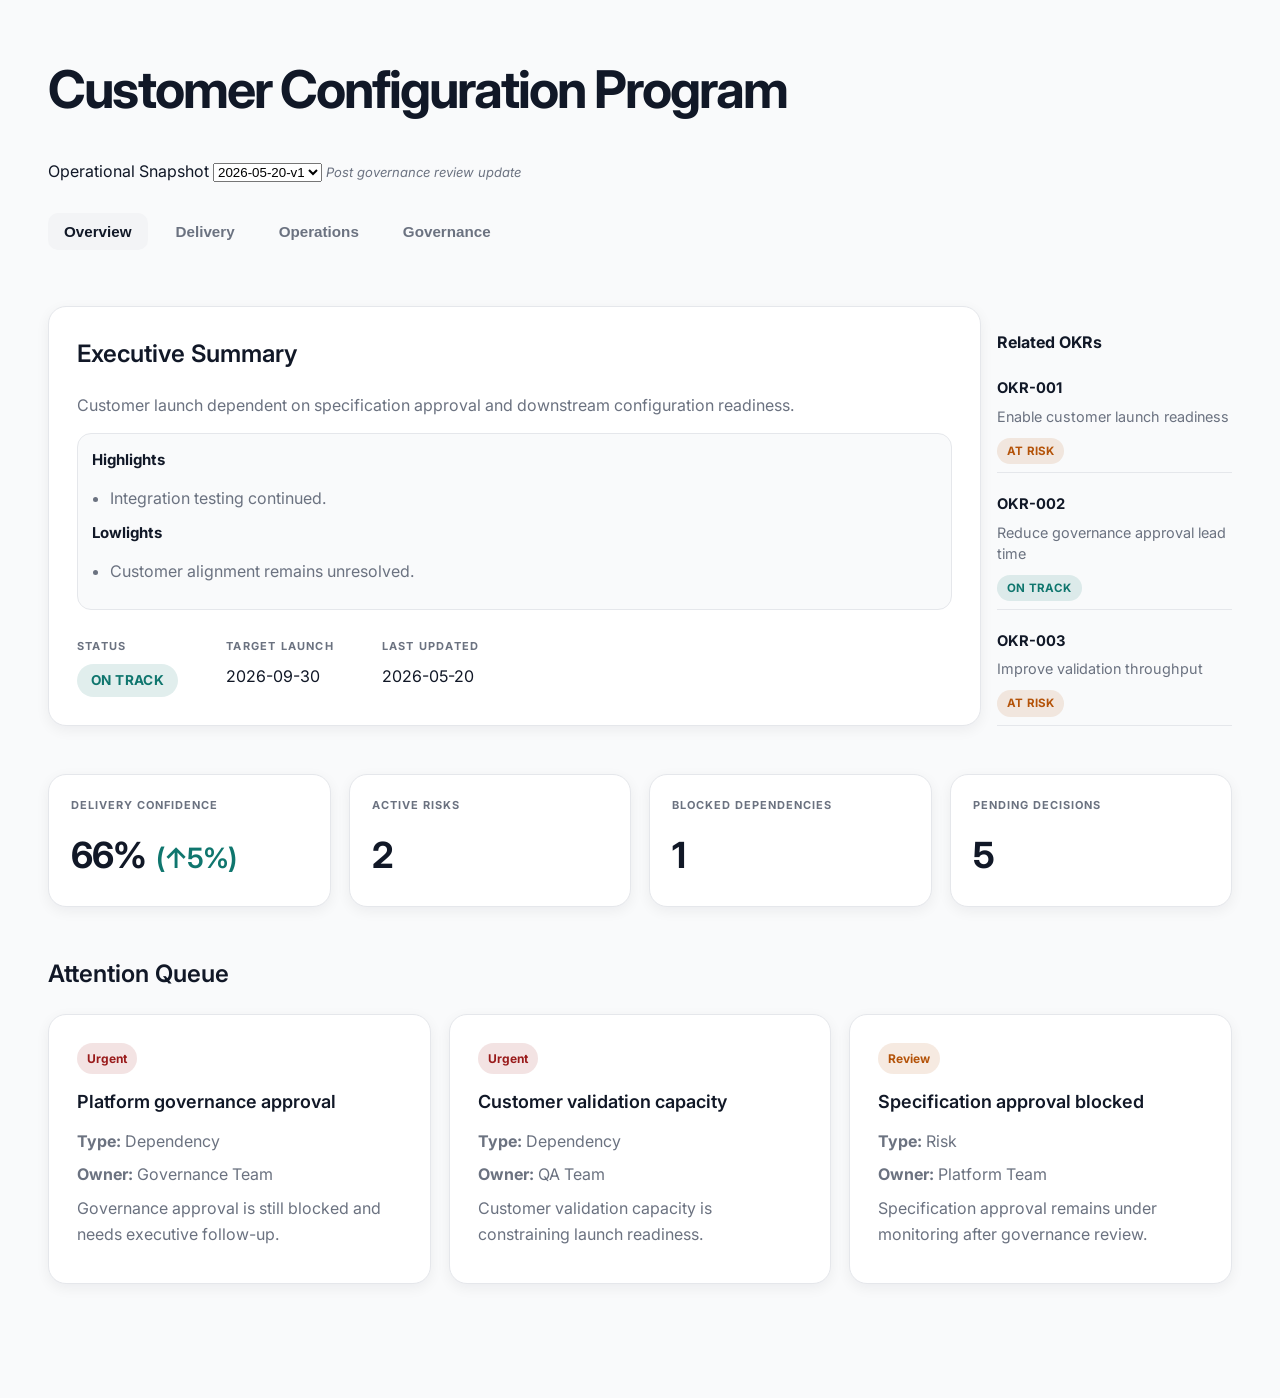
==== commit 801d05f8: "Feature: Adding complete attention list to the operations tab" ====
--- a/index.html
+++ b/index.html
@@ -48,7 +48,7 @@
         </header>
         <main>
             <div id="tab-overview" class="tab-content active">
-                <div class="summary-layout">
+                <section class="summary-layout">
                     <div class="summary-main">
                         <div class="summary-card">
                             <h2>Executive Summary</h2>
@@ -89,29 +89,29 @@
                             </div>
                         </div>
                     </aside>
-                </div>
-
-                <div class="health-strip">
-                    <div class="health-metric">
-                        <span class="metric-label"></span>
-                        <span class="metric-value"></span>
-                    </div>
-
-                    <div class="health-metric">
-                        <span class="metric-label"></span>
-                        <span class="metric-value"></span>
-                    </div>
-
-                    <div class="health-metric">
-                        <span class="metric-label"></span>
-                        <span class="metric-value"></span>
-                    </div>
-
-                    <div class="health-metric">
-                        <span class="metric-label"></span>
-                        <span class="metric-value"></span>
-                    </div>
-                </div>
+                </section>
+
+                <section class="health-strip">
+                    <div class="health-metric">
+                        <span class="metric-label"></span>
+                        <span class="metric-value"></span>
+                    </div>
+
+                    <div class="health-metric">
+                        <span class="metric-label"></span>
+                        <span class="metric-value"></span>
+                    </div>
+
+                    <div class="health-metric">
+                        <span class="metric-label"></span>
+                        <span class="metric-value"></span>
+                    </div>
+
+                    <div class="health-metric">
+                        <span class="metric-label"></span>
+                        <span class="metric-value"></span>
+                    </div>
+                </section>
 
                 <section class="panel panel-full-width">
                     <h2>Attention Queue</h2>
@@ -140,6 +140,11 @@
                 <section class="panel panel-full-width">
                     <h2>Program Dependencies</h2>
                     <div id="dependencies-container"></div>
+                </section>
+
+                <section class="section">
+                    <h2> Operational Attention Queue</h2>
+                    <div id="operations-attention-container"></div>
                 </section>
             </div>
 
--- a/styles.css
+++ b/styles.css
@@ -1125,3 +1125,57 @@
 .tab-content.active {
     display: block;
 }
+
+.attention-table {
+    width: 100%;
+
+    border-collapse: collapse;
+}
+
+.attention-table th {
+    text-align: left;
+
+    padding: 14px;
+
+    border-bottom:
+        1px solid
+        var(--border-color);
+
+    font-size: 0.82rem;
+
+    text-transform: uppercase;
+
+    letter-spacing: 0.04em;
+
+    color:
+        var(--text-secondary);
+}
+
+.attention-table td {
+    padding: 16px 14px;
+
+    border-bottom:
+        1px solid
+        var(--border-color);
+
+    vertical-align: top;
+}
+
+.attention-level-badge {
+    display: inline-flex;
+
+    align-items: center;
+
+    padding:
+        4px 10px;
+
+    border-radius: 999px;
+
+    font-size: 0.72rem;
+
+    font-weight: 700;
+
+    text-transform: uppercase;
+
+    letter-spacing: 0.02em;
+}
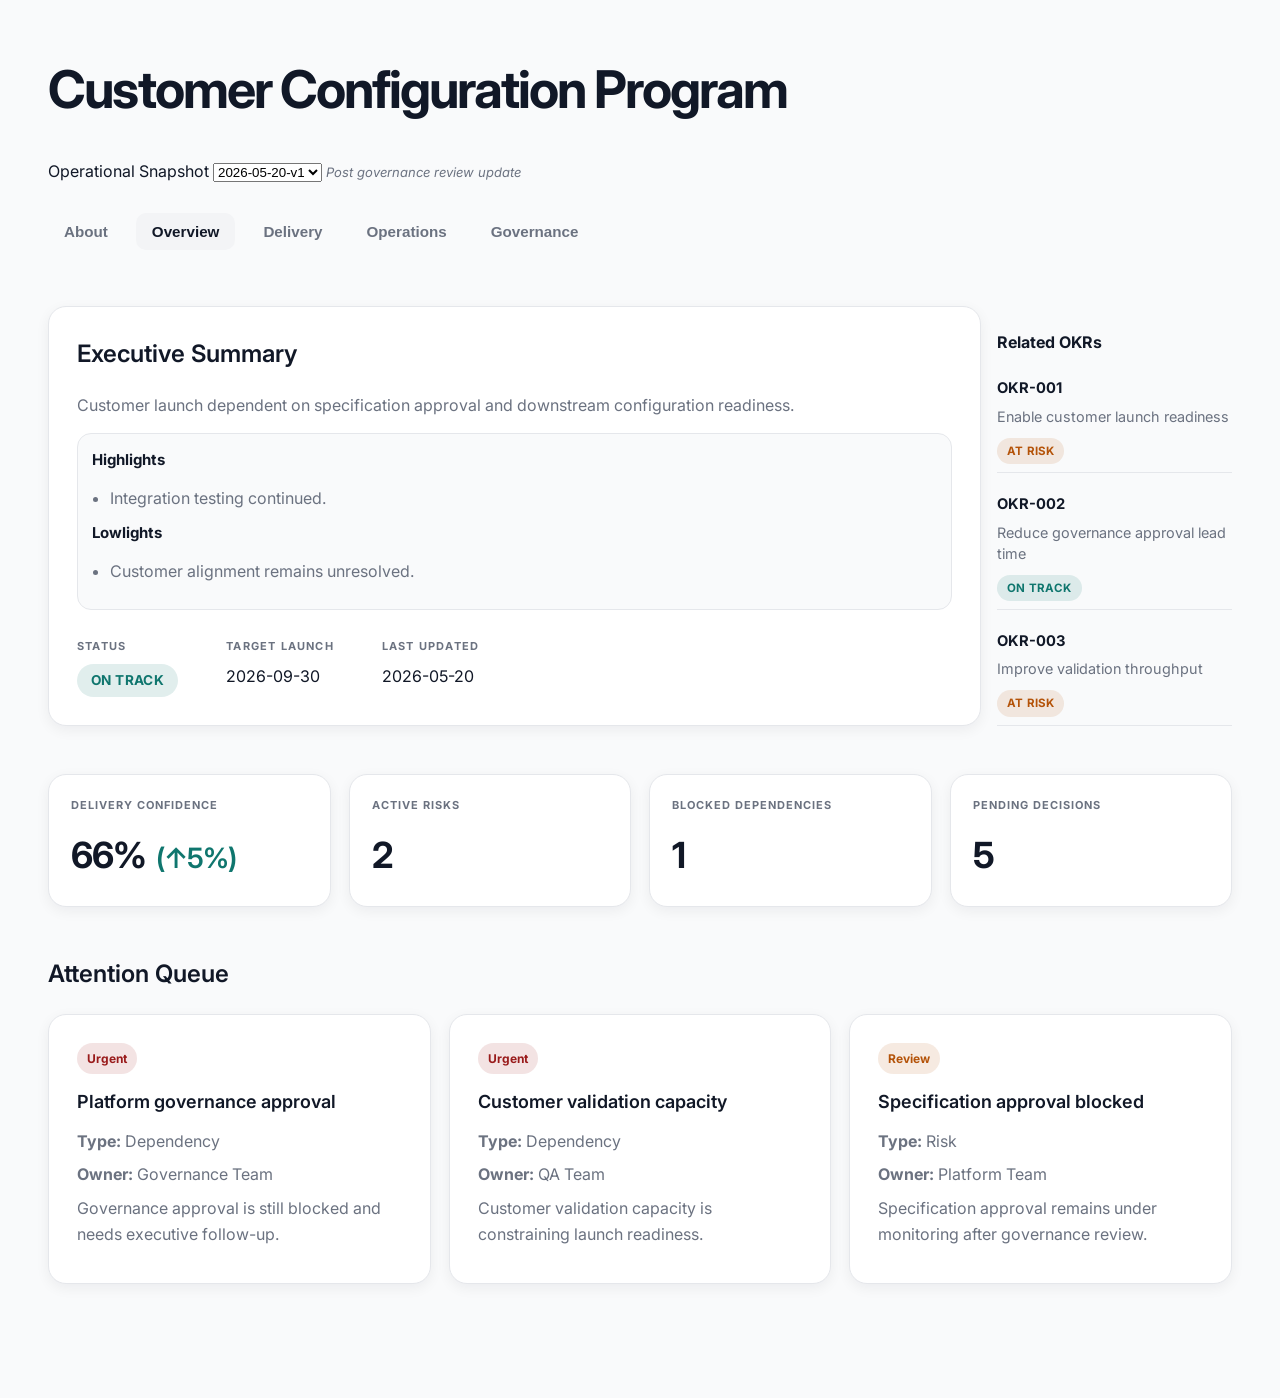
==== commit ca14cb46: "features: operation interfaces (about tab), due date validation against milestone," ====
--- a/index.html
+++ b/index.html
@@ -29,6 +29,10 @@
 
             <div class="tab-navigation">
 
+                <button class="tab-button" data-tab="about">
+                    About
+                </button>
+
                 <button class="tab-button active" data-tab="overview">
                     Overview
                 </button>
@@ -47,6 +51,16 @@
             </div>
         </header>
         <main>
+            <div id="tab-about" class="tab-content">
+                <section class="section">
+                    <div class="section-header">
+                        <h2>
+                            Operational Interfaces
+                        </h2>
+                    </div>
+                    <div id="interfaces-container"></div>
+                </section>
+            </div>
             <div id="tab-overview" class="tab-content active">
                 <section class="summary-layout">
                     <div class="summary-main">
@@ -199,6 +213,7 @@
     <script src="js/renderers/attention-renderer.js"></script>
     <script src="js/renderers/governance-renderer.js"></script>
     <script src="js/renderers/okr-renderer.js"></script>
+    <script src="js/renderers/interface-renderer.js"></script>
 
     <script src="js/app.js"></script>
 </body>
--- a/styles.css
+++ b/styles.css
@@ -1128,11 +1128,50 @@
 
 .attention-table {
     width: 100%;
-
     border-collapse: collapse;
 }
 
 .attention-table th {
+    text-align: left;
+    padding: 14px;
+    border-bottom: 1px solid var(--border-color);
+    font-size: 0.82rem;
+    text-transform: uppercase;
+    letter-spacing: 0.04em;
+    color: var(--text-secondary);
+}
+
+.attention-table td {
+    padding: 16px 14px;
+    border-bottom: 1px solid var(--border-color);
+    vertical-align: top;
+}
+
+.attention-level-badge {
+    display: inline-flex;
+    align-items: center;
+    padding: 4px 10px;
+    border-radius: 999px;
+    font-size: 0.72rem;
+    font-weight: 700;
+    text-transform: uppercase;
+    letter-spacing: 0.02em;
+}
+
+.interface-grid {
+    display: grid;
+    grid-template-columns: 1fr 1fr;
+    gap: 24px;
+    margin-top: 18px;
+}
+
+.interfaces-table {
+    width: 100%;
+
+    border-collapse: collapse;
+}
+
+.interfaces-table th {
     text-align: left;
 
     padding: 14px;
@@ -1151,31 +1190,22 @@
         var(--text-secondary);
 }
 
-.attention-table td {
-    padding: 16px 14px;
+.interfaces-table td {
+    padding: 18px 14px;
+
+    vertical-align: top;
 
     border-bottom:
         1px solid
         var(--border-color);
-
-    vertical-align: top;
-}
-
-.attention-level-badge {
-    display: inline-flex;
-
-    align-items: center;
-
-    padding:
-        4px 10px;
-
-    border-radius: 999px;
-
-    font-size: 0.72rem;
-
-    font-weight: 700;
-
-    text-transform: uppercase;
-
-    letter-spacing: 0.02em;
+}
+
+.interfaces-table ul {
+    margin: 0;
+
+    padding-left: 18px;
+}
+
+.interfaces-table li {
+    margin-bottom: 6px;
 }
